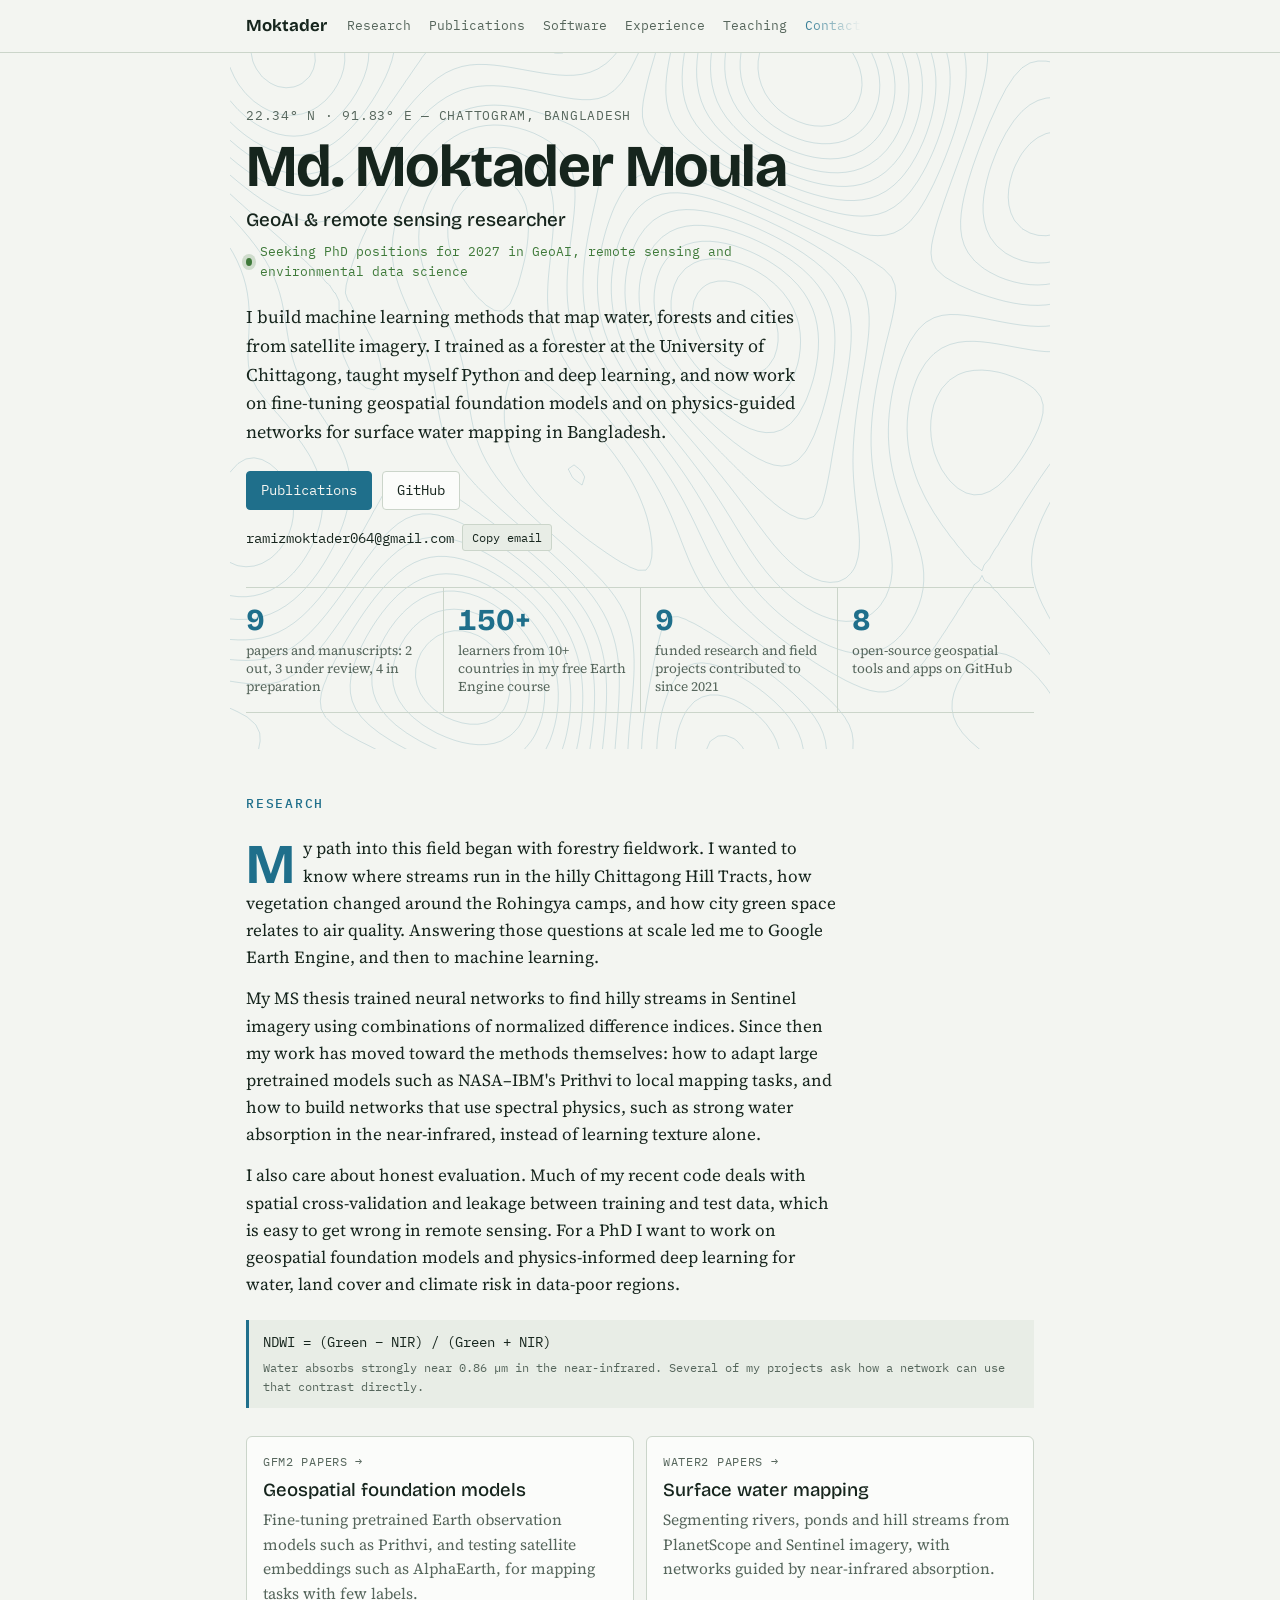
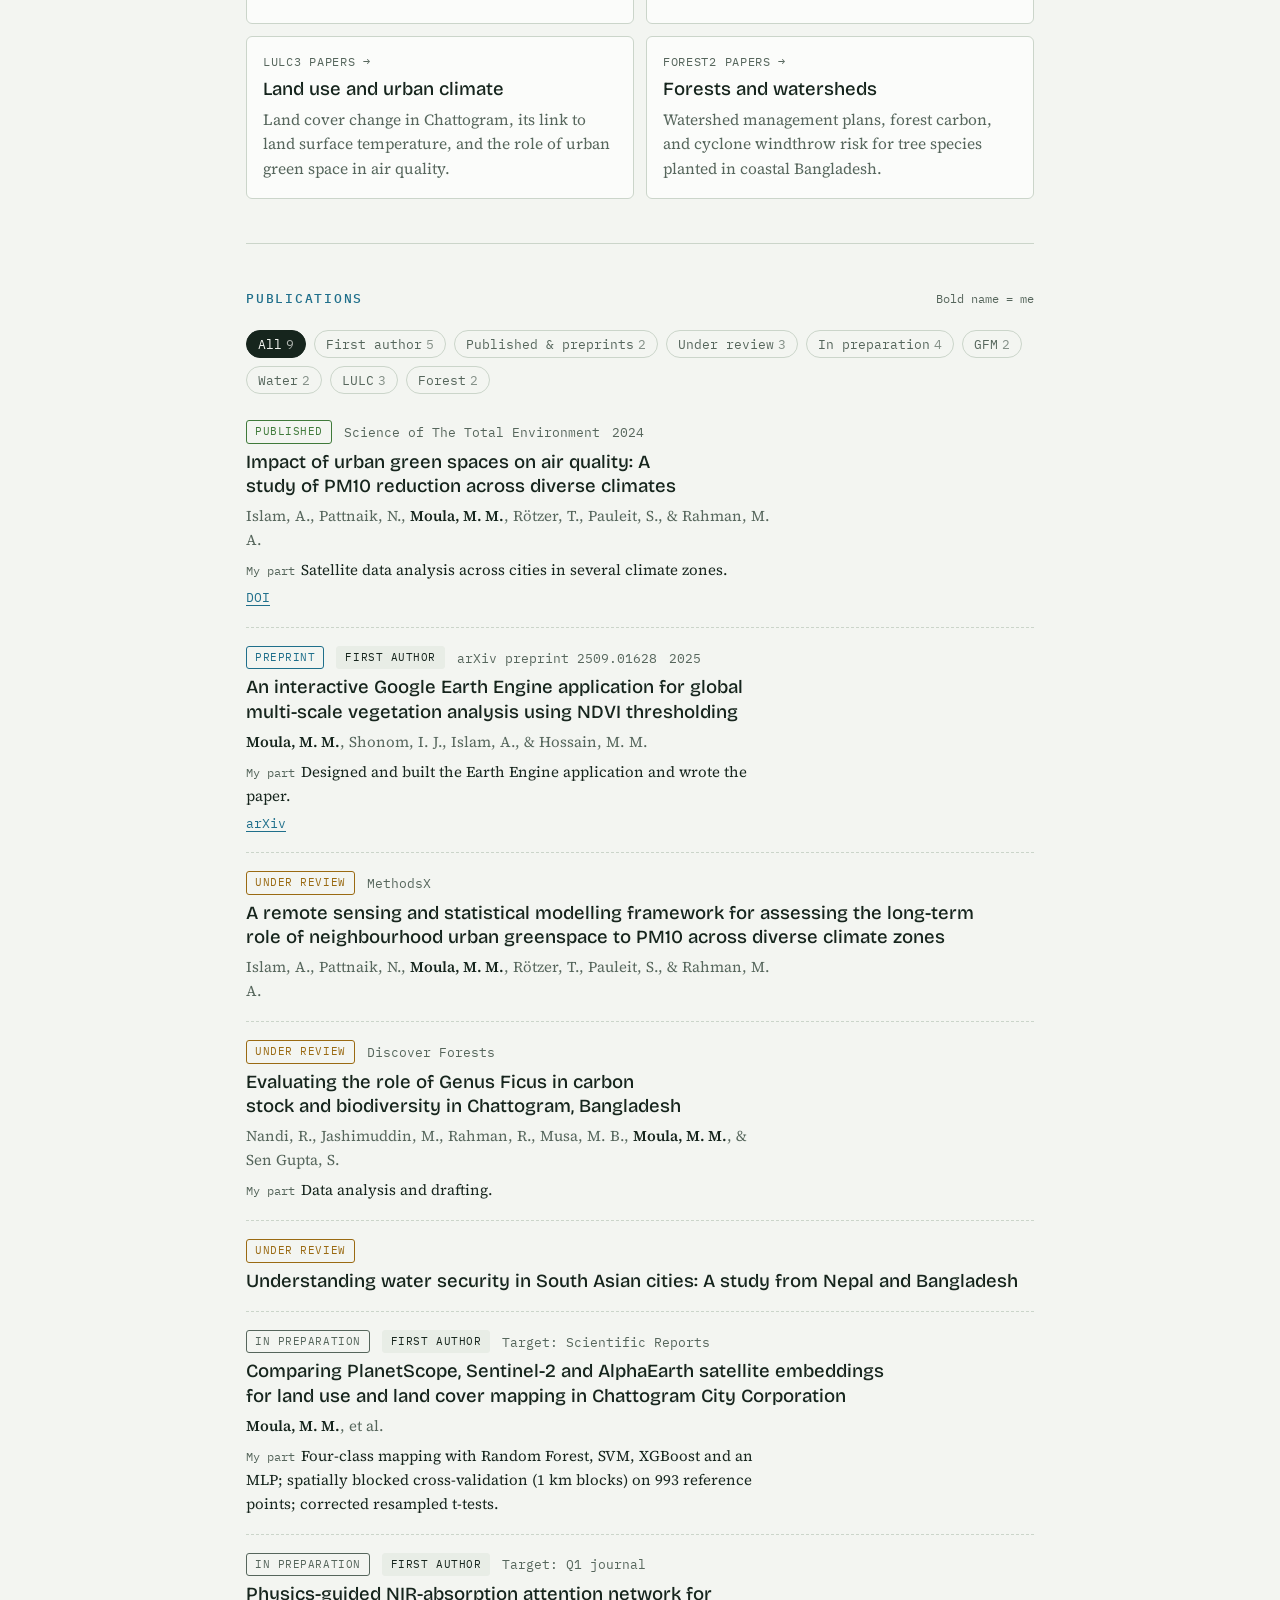
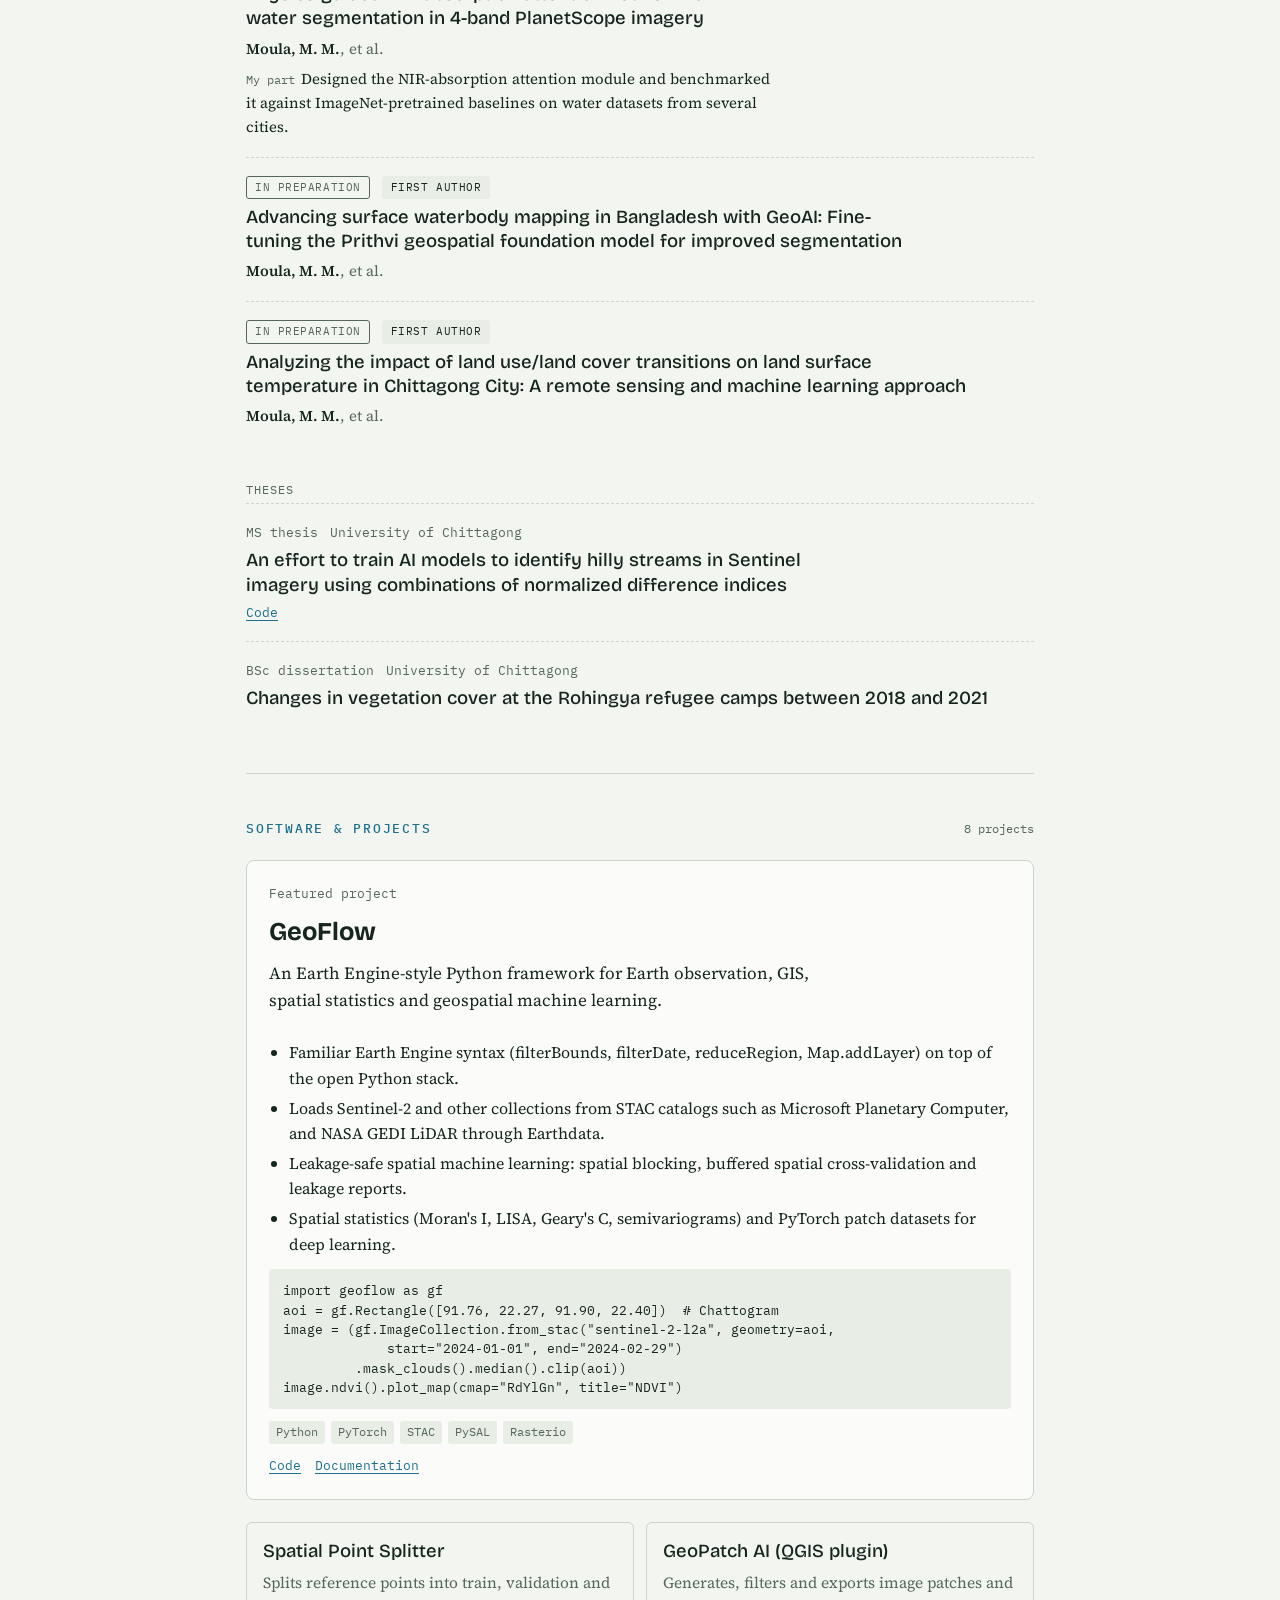
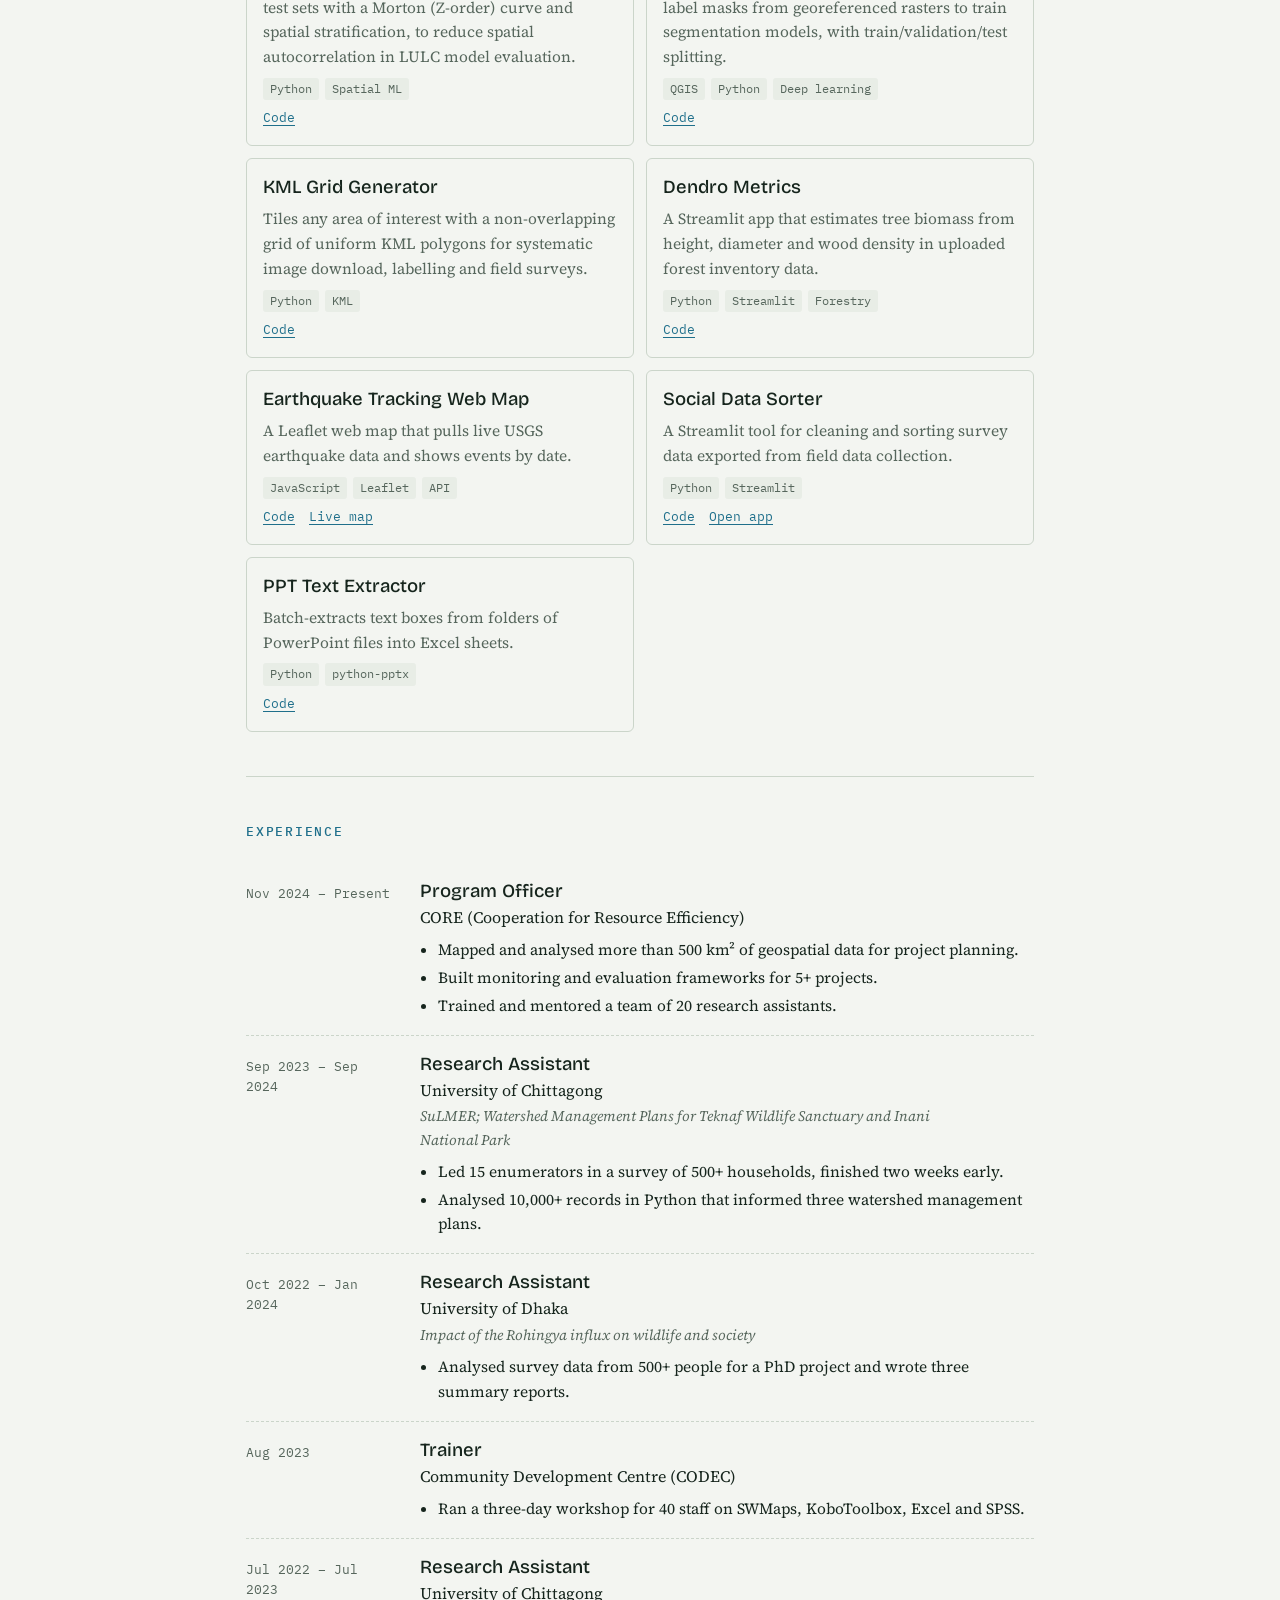
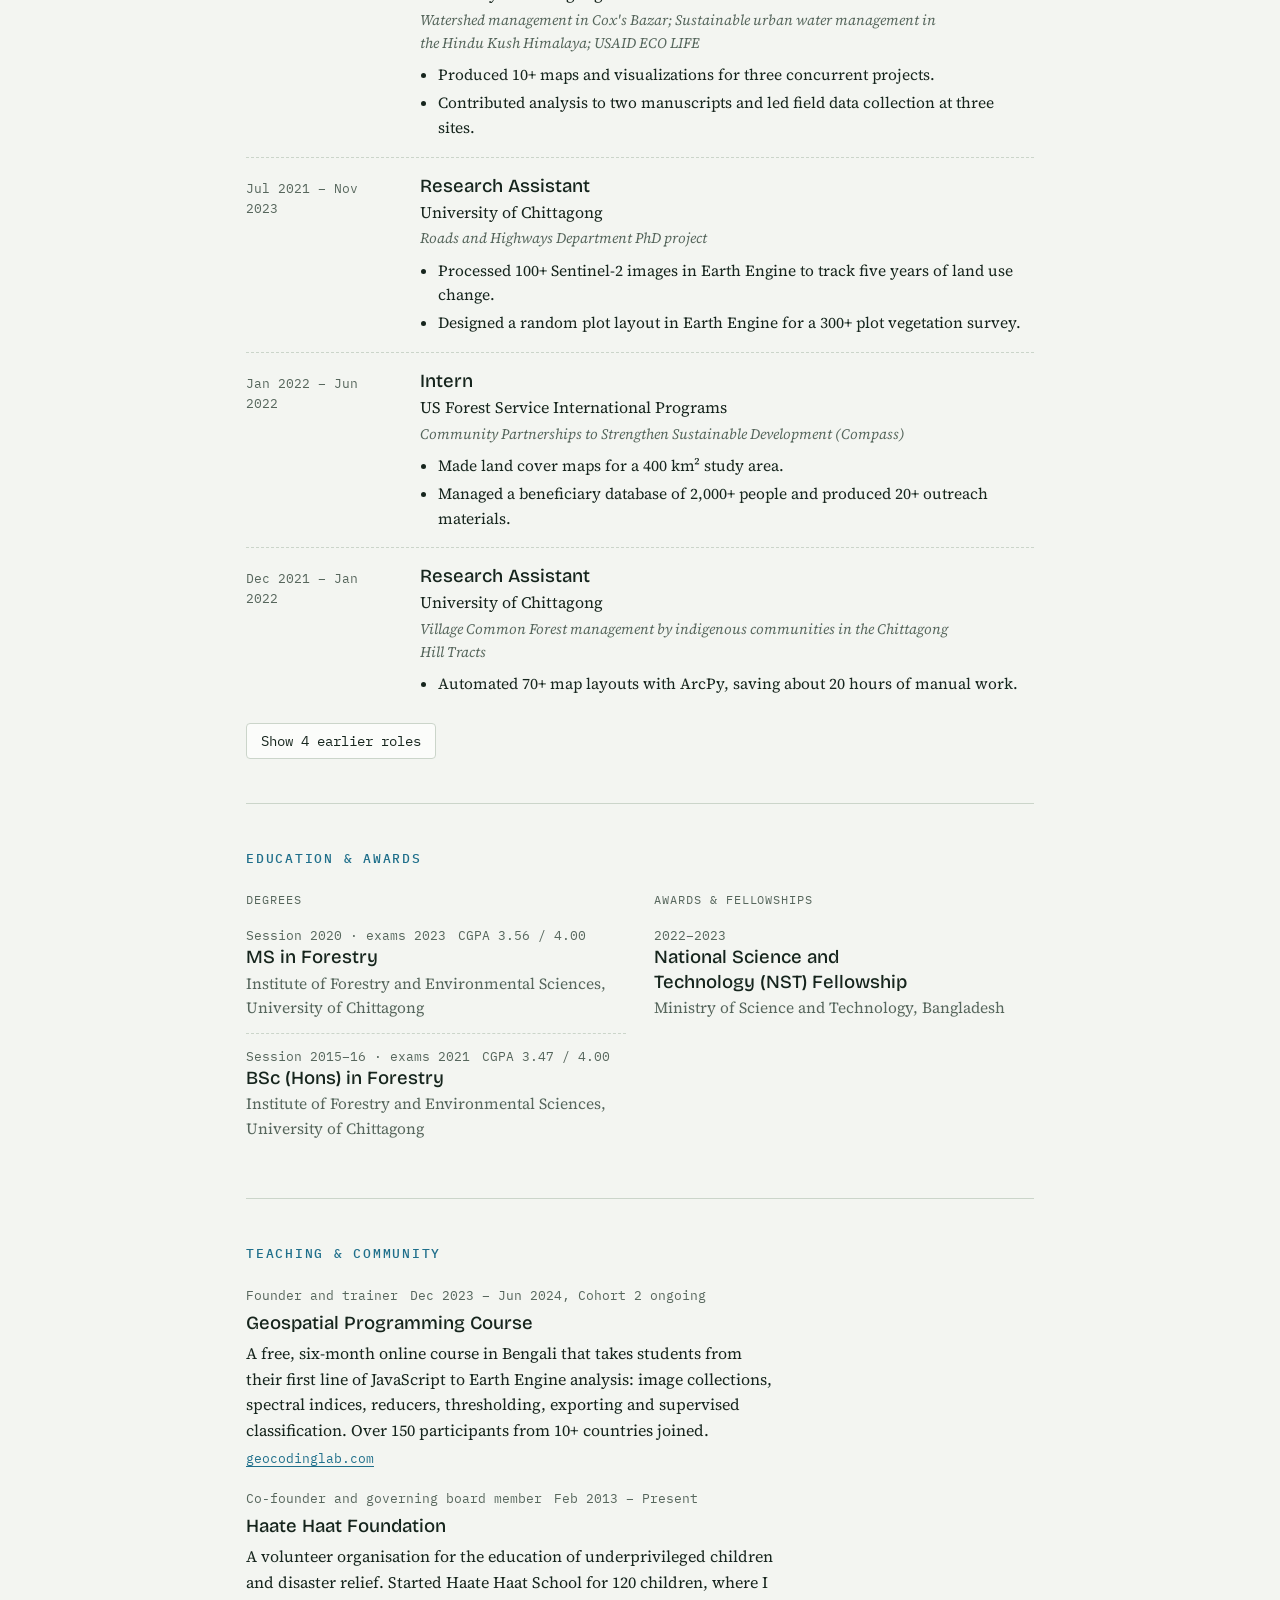
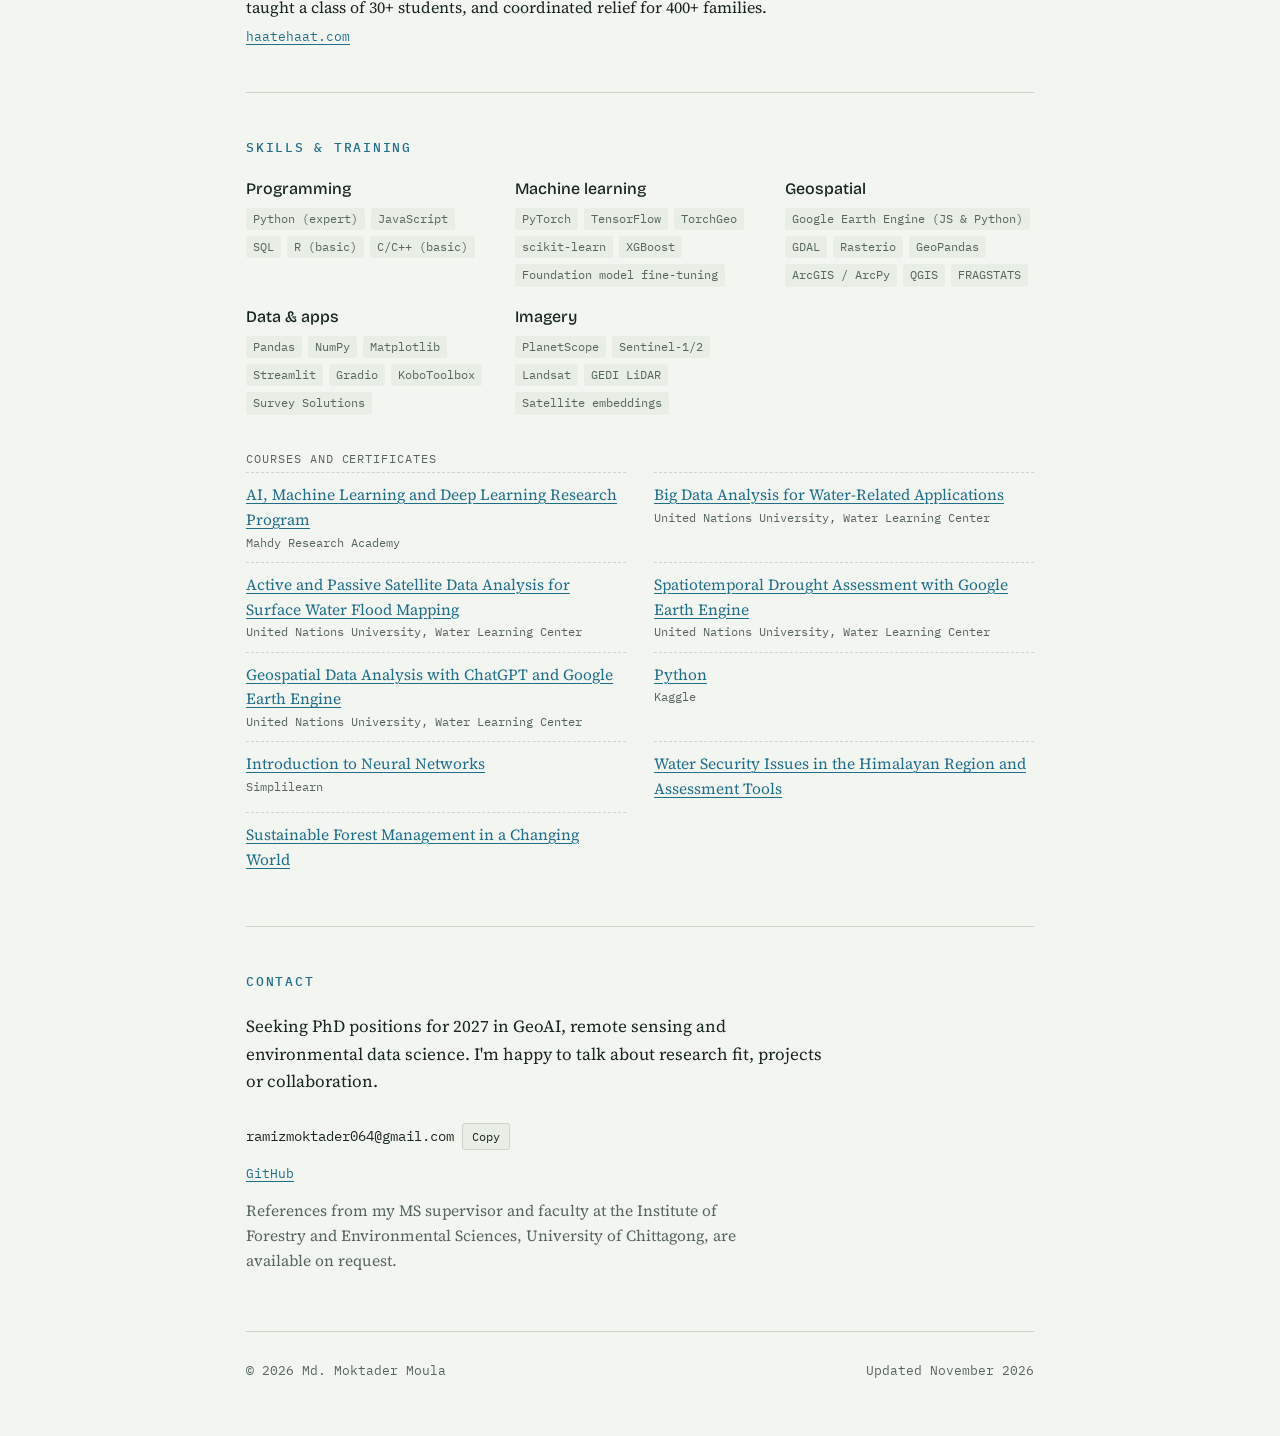
==== index.html @ d54a14f4 "Add data-driven academic website (edit content.yml to update) Co-Authored-By: Claude Opus 5.5 <norep" ====
<!doctype html>
<html lang="en">
<head>
<meta charset="utf-8">
<meta name="viewport" content="width=device-width, initial-scale=1, viewport-fit=cover">
<title>Md. Moktader Moula</title>
<meta name="claude:viewport-fit-sides" content="cover">
<meta name="description" content="Md. Moktader Moula: GeoAI and remote sensing researcher from Chattogram, Bangladesh. Geospatial foundation models, surface water mapping, land use change.">
<meta property="og:title" content="Md. Moktader Moula: GeoAI & remote sensing">
<meta property="og:description" content="Research, publications, open-source tools and teaching in GeoAI, surface water mapping and land use change.">
<link rel="preconnect" href="https://fonts.googleapis.com">
<link rel="preconnect" href="https://fonts.gstatic.com" crossorigin>
<link rel="stylesheet" href="https://fonts.googleapis.com/css2?family=Bricolage+Grotesque:opsz,wght@12..96,500;12..96,700&family=Source+Serif+4:ital,opsz,wght@0,8..60,400;0,8..60,600;1,8..60,400&family=IBM+Plex+Mono:wght@400;500&display=swap">
<link rel="stylesheet" href="assets/style.css">
</head>
<body>
<nav class="topbar" aria-label="Sections">
  <div class="topbar-inner">
    <a class="brand" href="#top" id="brand">Moktader</a>
    <div class="navlinks">
      <a href="#research">Research</a>
      <a href="#publications">Publications</a>
      <a href="#software">Software</a>
      <a href="#experience">Experience</a>
      <a href="#teaching">Teaching</a>
      <a href="#contact">Contact</a>
    </div>
  </div>
</nav>

<main id="top">
  <div id="app" class="wrap"><p class="loading">Loading…</p></div>
</main>

<noscript><p class="wrap">This site needs JavaScript to show its content. The full text is in <a href="content.yml">content.yml</a>.</p></noscript>

<script src="assets/js-yaml.min.js"></script>
<script src="assets/app.js"></script>
</body>
</html>
---- assets/style.css ----
/* Layout: one reading column on a survey-sheet ground; contour lines behind the introduction,
   coordinates and spectral notation as margin detail; sticky section bar. */
:root{
  --bg:#f3f5f1;
  --surface:#e8ede6;
  --raised:#fbfcfa;
  --ink:#16251d;
  --muted:#56665c;
  --rule:#cbd5ca;
  --accent:#1f6f8b;     /* water */
  --leaf:#3f7a3a;       /* vegetation */
  --amber:#9a6a12;      /* under review */
  --contour:rgba(31,111,139,.17);
  --f-display:"Bricolage Grotesque","Segoe UI",system-ui,sans-serif;
  --f-body:"Source Serif 4",Georgia,"Times New Roman",serif;
  --f-mono:"IBM Plex Mono",ui-monospace,Menlo,Consolas,monospace;
  color-scheme:light;
}
@media (prefers-color-scheme:dark){:root:not([data-theme="light"]){
  --bg:#0f1713;--surface:#16211b;--raised:#1b2821;--ink:#e2ebe4;--muted:#9aab9f;--rule:#2a3a30;
  --accent:#6cc0dc;--leaf:#8cc785;--amber:#e0b55a;--contour:rgba(108,192,220,.13);color-scheme:dark}}
:root[data-theme="dark"]{
  --bg:#0f1713;--surface:#16211b;--raised:#1b2821;--ink:#e2ebe4;--muted:#9aab9f;--rule:#2a3a30;
  --accent:#6cc0dc;--leaf:#8cc785;--amber:#e0b55a;--contour:rgba(108,192,220,.13);color-scheme:dark}

*{box-sizing:border-box}
html{scroll-behavior:smooth;scroll-padding-top:64px}
@media (prefers-reduced-motion:reduce){html{scroll-behavior:auto}*{transition:none!important;animation:none!important}}
body{margin:0;background:var(--bg);color:var(--ink);font-family:var(--f-body);font-size:17px;line-height:1.6;-webkit-text-size-adjust:100%}
body::before{content:"";position:fixed;inset:0 0 auto;height:env(safe-area-inset-top,0px);z-index:30;background:var(--bg)}
a{color:var(--accent);text-underline-offset:3px;text-decoration-thickness:1px}
a:focus-visible,button:focus-visible{outline:2px solid var(--accent);outline-offset:3px;border-radius:3px}
.wrap{max-width:820px;margin:0 auto;padding-left:max(16px,env(safe-area-inset-left,0px));padding-right:max(16px,env(safe-area-inset-right,0px))}
.loading{padding-block:80px;font-family:var(--f-mono);color:var(--muted)}

/* top bar */
.topbar{position:sticky;top:env(safe-area-inset-top,0px);z-index:20;background:color-mix(in srgb,var(--bg) 88%,transparent);backdrop-filter:blur(8px);-webkit-backdrop-filter:blur(8px);border-bottom:1px solid var(--rule)}
.topbar-inner{max-width:820px;margin:0 auto;display:flex;align-items:center;gap:20px;height:52px;
  padding-left:max(16px,env(safe-area-inset-left,0px));padding-right:max(16px,env(safe-area-inset-right,0px))}
.brand{font-family:var(--f-display);font-weight:700;font-size:1.05rem;color:var(--ink);text-decoration:none;white-space:nowrap}
.navlinks{display:flex;gap:18px;overflow-x:auto;scrollbar-width:none;font-family:var(--f-mono);font-size:13px;min-width:0;mask-image:linear-gradient(90deg,#000 88%,transparent)}
.navlinks::-webkit-scrollbar{display:none}
.navlinks a{color:var(--muted);text-decoration:none;white-space:nowrap;padding-block:4px}
.navlinks a:hover,.navlinks a.active{color:var(--accent)}

/* hero */
.hero{position:relative;padding-block:52px 36px}
#contours{position:absolute;inset:0 calc(-1 * max(16px,env(safe-area-inset-left,0px)));width:calc(100% + 2 * max(16px,env(safe-area-inset-left,0px)));height:100%;z-index:0;pointer-events:none}
.hero > *:not(canvas){position:relative;z-index:1}
.hero-grid{display:grid;grid-template-columns:1fr auto;gap:28px;align-items:start}
.hero-grid > div{min-width:0}
.photo{width:132px;height:160px;object-fit:cover;border-radius:4px;border:1px solid var(--rule)}
@media (max-width:600px){.hero-grid{grid-template-columns:1fr}.photo{width:104px;height:126px;order:-1}}
.coord{font-family:var(--f-mono);font-size:12.5px;letter-spacing:.06em;color:var(--muted);text-transform:uppercase}
h1{font-family:var(--f-display);font-weight:700;font-size:clamp(2.3rem,7vw,3.7rem);line-height:1.02;letter-spacing:-.02em;margin:12px 0 8px;text-wrap:balance}
.role{font-family:var(--f-display);font-weight:500;font-size:1.18rem;margin:0 0 6px}
.status{display:inline-flex;gap:8px;align-items:center;font-family:var(--f-mono);font-size:13px;color:var(--leaf);margin:0 0 20px}
.status::before{content:"";width:8px;height:8px;border-radius:50%;background:var(--leaf);box-shadow:0 0 0 4px color-mix(in srgb,var(--leaf) 20%,transparent)}
.lede{font-size:1.12rem;max-width:62ch;margin:0}
.actions{display:flex;flex-wrap:wrap;gap:10px;margin-top:24px}
.btn{display:inline-flex;align-items:center;gap:8px;font-family:var(--f-mono);font-size:13.5px;padding:8px 14px;border-radius:4px;border:1px solid var(--rule);background:var(--raised);color:var(--ink);text-decoration:none;cursor:pointer}
.btn:hover{border-color:var(--accent)}
.btn.primary{background:var(--accent);border-color:var(--accent);color:var(--bg)}
.email-line{display:flex;flex-wrap:wrap;align-items:center;gap:8px;margin-top:14px;font-family:var(--f-mono);font-size:14px}
.email-line span{user-select:all;overflow-wrap:anywhere}
button.copy{font:inherit;font-size:12px;border:1px solid var(--rule);background:var(--surface);color:var(--ink);padding:3px 9px;border-radius:3px;cursor:pointer}

.stats{display:grid;grid-template-columns:repeat(4,1fr);gap:0;border-top:1px solid var(--rule);border-bottom:1px solid var(--rule);margin-top:36px}
.stat{padding:16px 14px 16px 0;min-width:0}
.stat + .stat{padding-left:14px;border-left:1px solid var(--rule)}
.stat b{display:block;font-family:var(--f-display);font-weight:700;font-size:1.9rem;line-height:1.1;color:var(--accent);font-variant-numeric:tabular-nums}
.stat span{display:block;font-size:13.5px;line-height:1.35;color:var(--muted);margin-top:4px}
@media (max-width:640px){.stats{grid-template-columns:1fr 1fr}.stat:nth-child(3){padding-left:0;border-left:0}.stat:nth-child(n+3){border-top:1px solid var(--rule)}}

/* sections */
section{padding-block:44px;border-bottom:1px solid var(--rule)}
.sec-head{display:flex;align-items:baseline;justify-content:space-between;gap:16px;margin:0 0 22px;flex-wrap:wrap}
h2{font-family:var(--f-mono);font-weight:500;font-size:12.5px;letter-spacing:.14em;text-transform:uppercase;color:var(--accent);margin:0}
.sec-note{font-family:var(--f-mono);font-size:12px;color:var(--muted)}
h3{font-family:var(--f-display);font-weight:500;font-size:1.16rem;line-height:1.3;margin:0;text-wrap:balance}
p{margin:0 0 14px;max-width:66ch}
.statement p:first-child::first-letter{font-family:var(--f-display);font-weight:700;float:left;font-size:3.3em;line-height:.85;padding:6px 8px 0 0;color:var(--accent)}

.formula{font-family:var(--f-mono);font-size:13.5px;background:var(--surface);padding:12px 14px;border-left:3px solid var(--accent);margin:22px 0 0;overflow-x:auto}
.formula small{display:block;color:var(--muted);font-size:12px;margin-top:4px}

/* themes */
.themes{display:grid;grid-template-columns:repeat(2,minmax(0,1fr));gap:12px;margin-top:28px}
@media (max-width:600px){.themes{grid-template-columns:1fr}}
.theme{text-align:left;font:inherit;color:inherit;background:var(--raised);border:1px solid var(--rule);border-radius:6px;padding:16px;cursor:pointer;display:flex;flex-direction:column;gap:6px}
.theme:hover{border-color:var(--accent)}
.theme .k{font-family:var(--f-mono);font-size:11.5px;letter-spacing:.06em;text-transform:uppercase;color:var(--muted);display:flex;justify-content:space-between}
.theme p{font-size:15.5px;margin:0;color:var(--muted)}

/* filters */
.filters{display:flex;flex-wrap:wrap;gap:8px;margin-bottom:8px}
.chip{font-family:var(--f-mono);font-size:12.5px;border:1px solid var(--rule);background:transparent;color:var(--muted);padding:5px 11px;border-radius:999px;cursor:pointer}
.chip[aria-pressed="true"]{background:var(--ink);color:var(--bg);border-color:var(--ink)}
.chip .n{opacity:.7;margin-left:4px}

/* publications */
.pub{padding-block:18px;border-top:1px dashed var(--rule);display:grid;gap:6px}
.pub:first-child{border-top:0}
.pub .authors{font-size:15px;color:var(--muted);margin:0}
.pub .authors strong{color:var(--ink);font-weight:600}
.pub .role-line{font-size:15px;margin:0}
.pub .role-line em{font-style:normal;font-family:var(--f-mono);font-size:12px;color:var(--muted);margin-right:6px}
.meta{display:flex;flex-wrap:wrap;gap:6px 12px;align-items:center;font-family:var(--f-mono);font-size:12.5px;color:var(--muted)}
.tag{font-family:var(--f-mono);font-size:11px;letter-spacing:.05em;text-transform:uppercase;padding:2px 8px;border-radius:3px;border:1px solid currentColor;white-space:nowrap}
.tag.published{color:var(--leaf)}
.tag.preprint{color:var(--accent)}
.tag.under_review{color:var(--amber)}
.tag.in_preparation{color:var(--muted)}
.tag.first{color:var(--ink);background:var(--surface);border-color:var(--surface)}
.empty{color:var(--muted);font-style:italic;padding-block:16px}
.subhead{font-family:var(--f-mono);font-size:12px;letter-spacing:.08em;text-transform:uppercase;color:var(--muted);margin:34px 0 4px}

/* software */
.featured{background:var(--raised);border:1px solid var(--rule);border-radius:8px;padding:22px;display:grid;gap:12px;margin-bottom:22px}
.featured h3{font-size:1.6rem;font-weight:700}
.featured ul{margin:0;padding-left:20px;display:grid;gap:4px;font-size:16px}
.featured .code{font-family:var(--f-mono);font-size:12.5px;background:var(--surface);padding:12px 14px;border-radius:4px;overflow-x:auto;white-space:pre;line-height:1.55;margin:0}
.grid{display:grid;grid-template-columns:repeat(2,minmax(0,1fr));gap:12px}
@media (max-width:600px){.grid{grid-template-columns:1fr}}
.proj{border:1px solid var(--rule);border-radius:6px;padding:16px;display:flex;flex-direction:column;gap:8px;min-width:0}
.proj p{font-size:15.5px;margin:0;color:var(--muted);flex:1}
.techs{display:flex;flex-wrap:wrap;gap:6px}
.techs span{font-family:var(--f-mono);font-size:11.5px;color:var(--muted);background:var(--surface);padding:2px 7px;border-radius:3px}
.links{display:flex;flex-wrap:wrap;gap:14px;font-family:var(--f-mono);font-size:13px}

/* timeline */
.timeline{position:relative;display:grid;gap:0}
.job{display:grid;grid-template-columns:150px 1fr;gap:6px 24px;padding-block:16px;border-top:1px dashed var(--rule)}
.job:first-child{border-top:0}
.job .when{font-family:var(--f-mono);font-size:12.5px;color:var(--muted);padding-top:4px;font-variant-numeric:tabular-nums}
.job > div{min-width:0}
.job .org{margin:2px 0 0;font-size:16px}
.job .proj-name{margin:2px 0 0;font-size:14.5px;color:var(--muted);font-style:italic}
.job ul{margin:8px 0 0;padding-left:18px;font-size:15.5px;display:grid;gap:3px}
.more{margin-top:10px}
@media (max-width:600px){.job{grid-template-columns:1fr}.job .when{padding-top:0}}

.two{display:grid;grid-template-columns:repeat(2,minmax(0,1fr));gap:28px}
@media (max-width:600px){.two{grid-template-columns:1fr}}
.entry{padding-block:12px;border-top:1px dashed var(--rule)}
.entry:first-of-type{border-top:0}
.entry p{margin:2px 0 0;font-size:15.5px;color:var(--muted)}

.teach{display:grid;gap:18px}
.teach article{display:grid;gap:6px}
.teach p{font-size:16px;margin:0}

.skills{display:grid;grid-template-columns:repeat(auto-fit,minmax(220px,1fr));gap:20px}
.skills h3{font-size:1rem;margin-bottom:8px}

.courses{list-style:none;padding:0;margin:0;display:grid;grid-template-columns:repeat(2,minmax(0,1fr));gap:0 28px}
@media (max-width:600px){.courses{grid-template-columns:1fr}}
.courses li{padding-block:10px;border-top:1px dashed var(--rule);font-size:15.5px}
.courses li small{display:block;font-family:var(--f-mono);font-size:12px;color:var(--muted)}

.contact{display:grid;gap:14px}
footer{padding-block:28px 56px;font-family:var(--f-mono);font-size:12.5px;color:var(--muted);display:flex;flex-wrap:wrap;justify-content:space-between;gap:10px}

.error{margin-block:40px;padding:18px;border:1px solid var(--amber);border-radius:6px;font-family:var(--f-mono);font-size:13.5px;white-space:pre-wrap;overflow-x:auto}
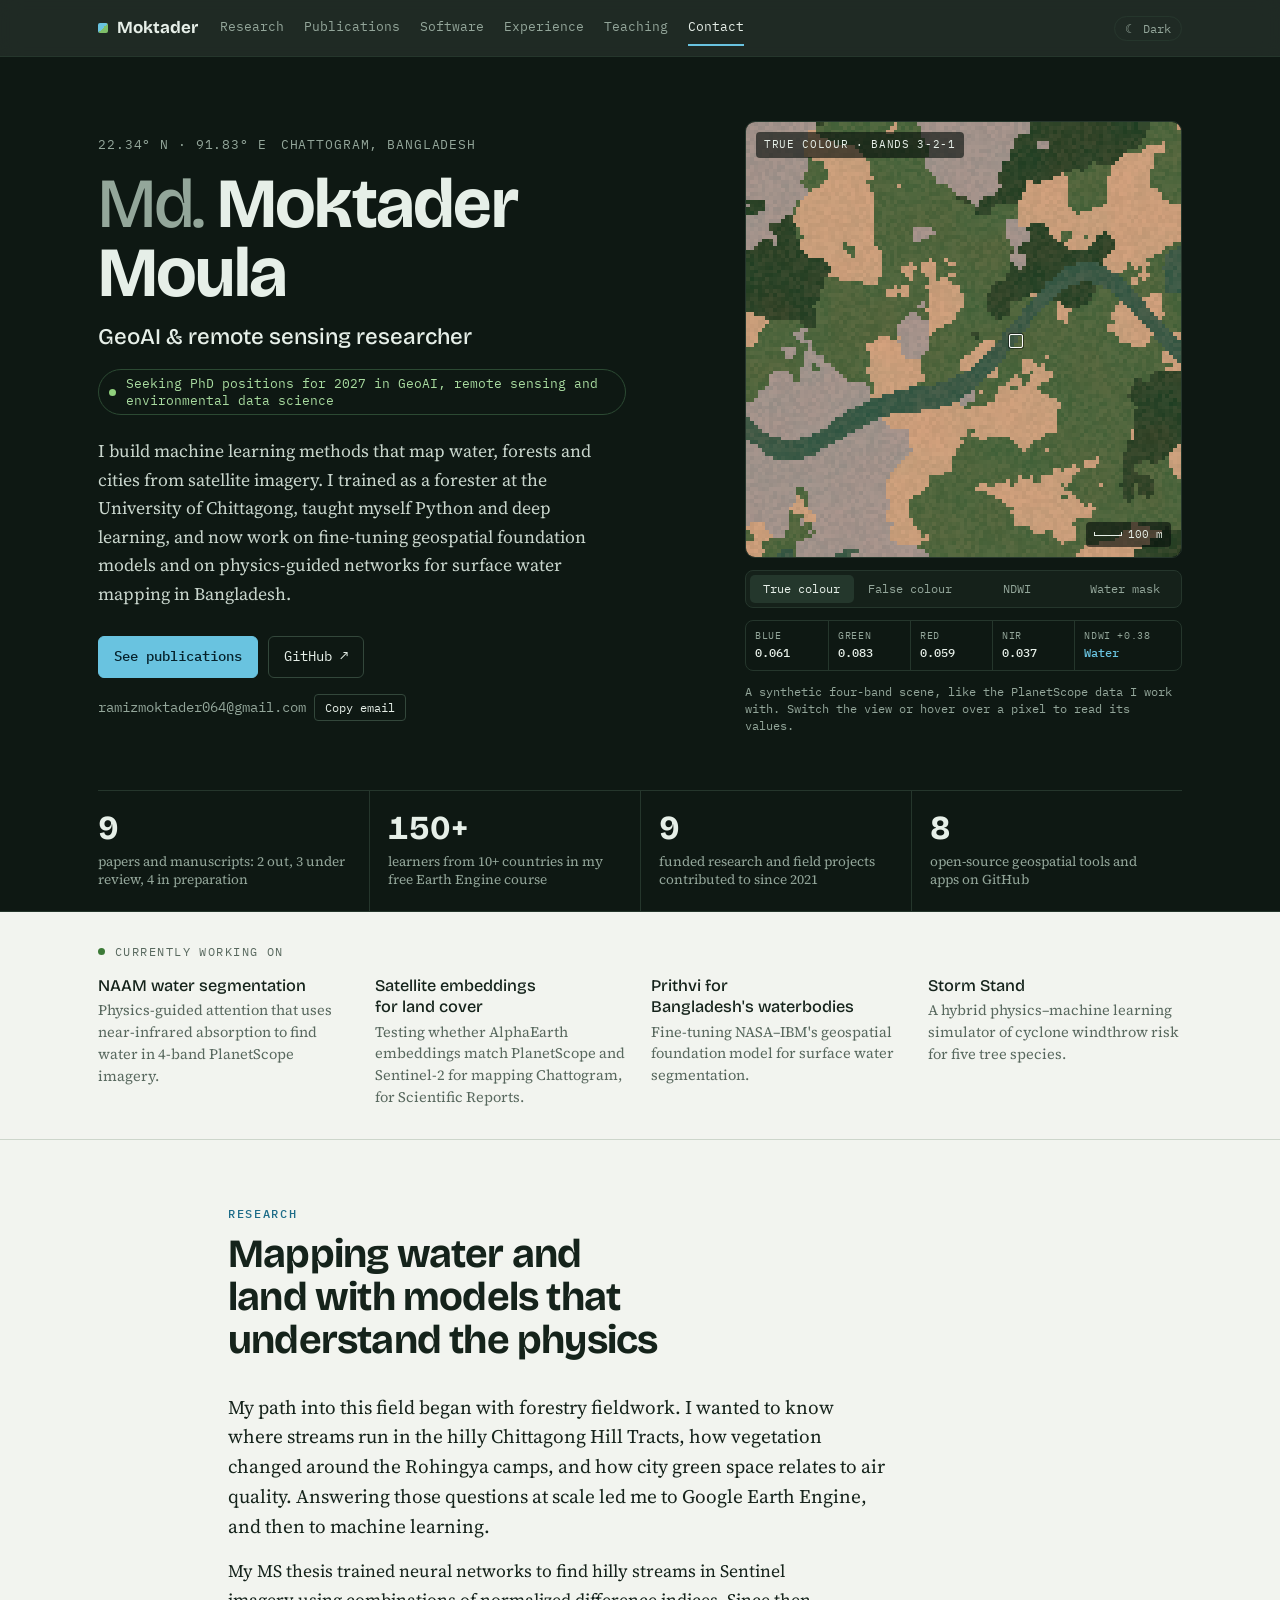
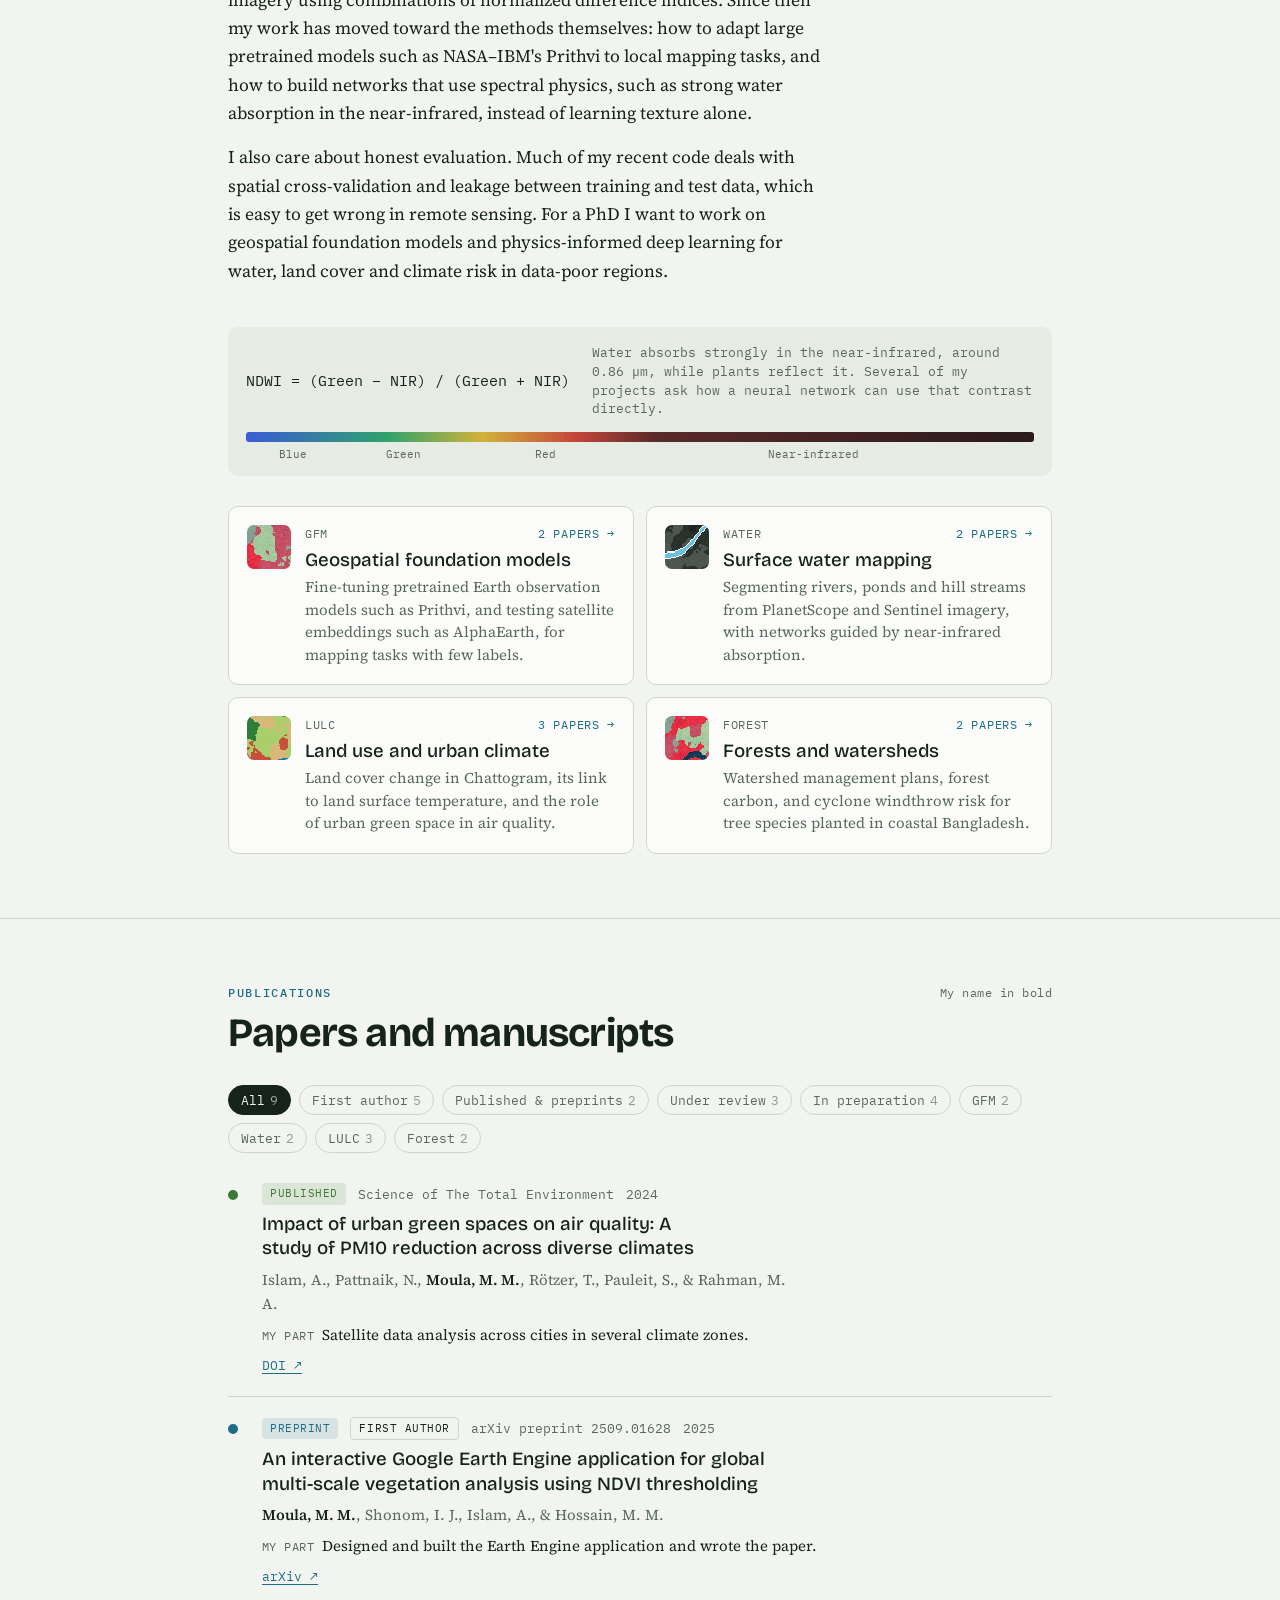
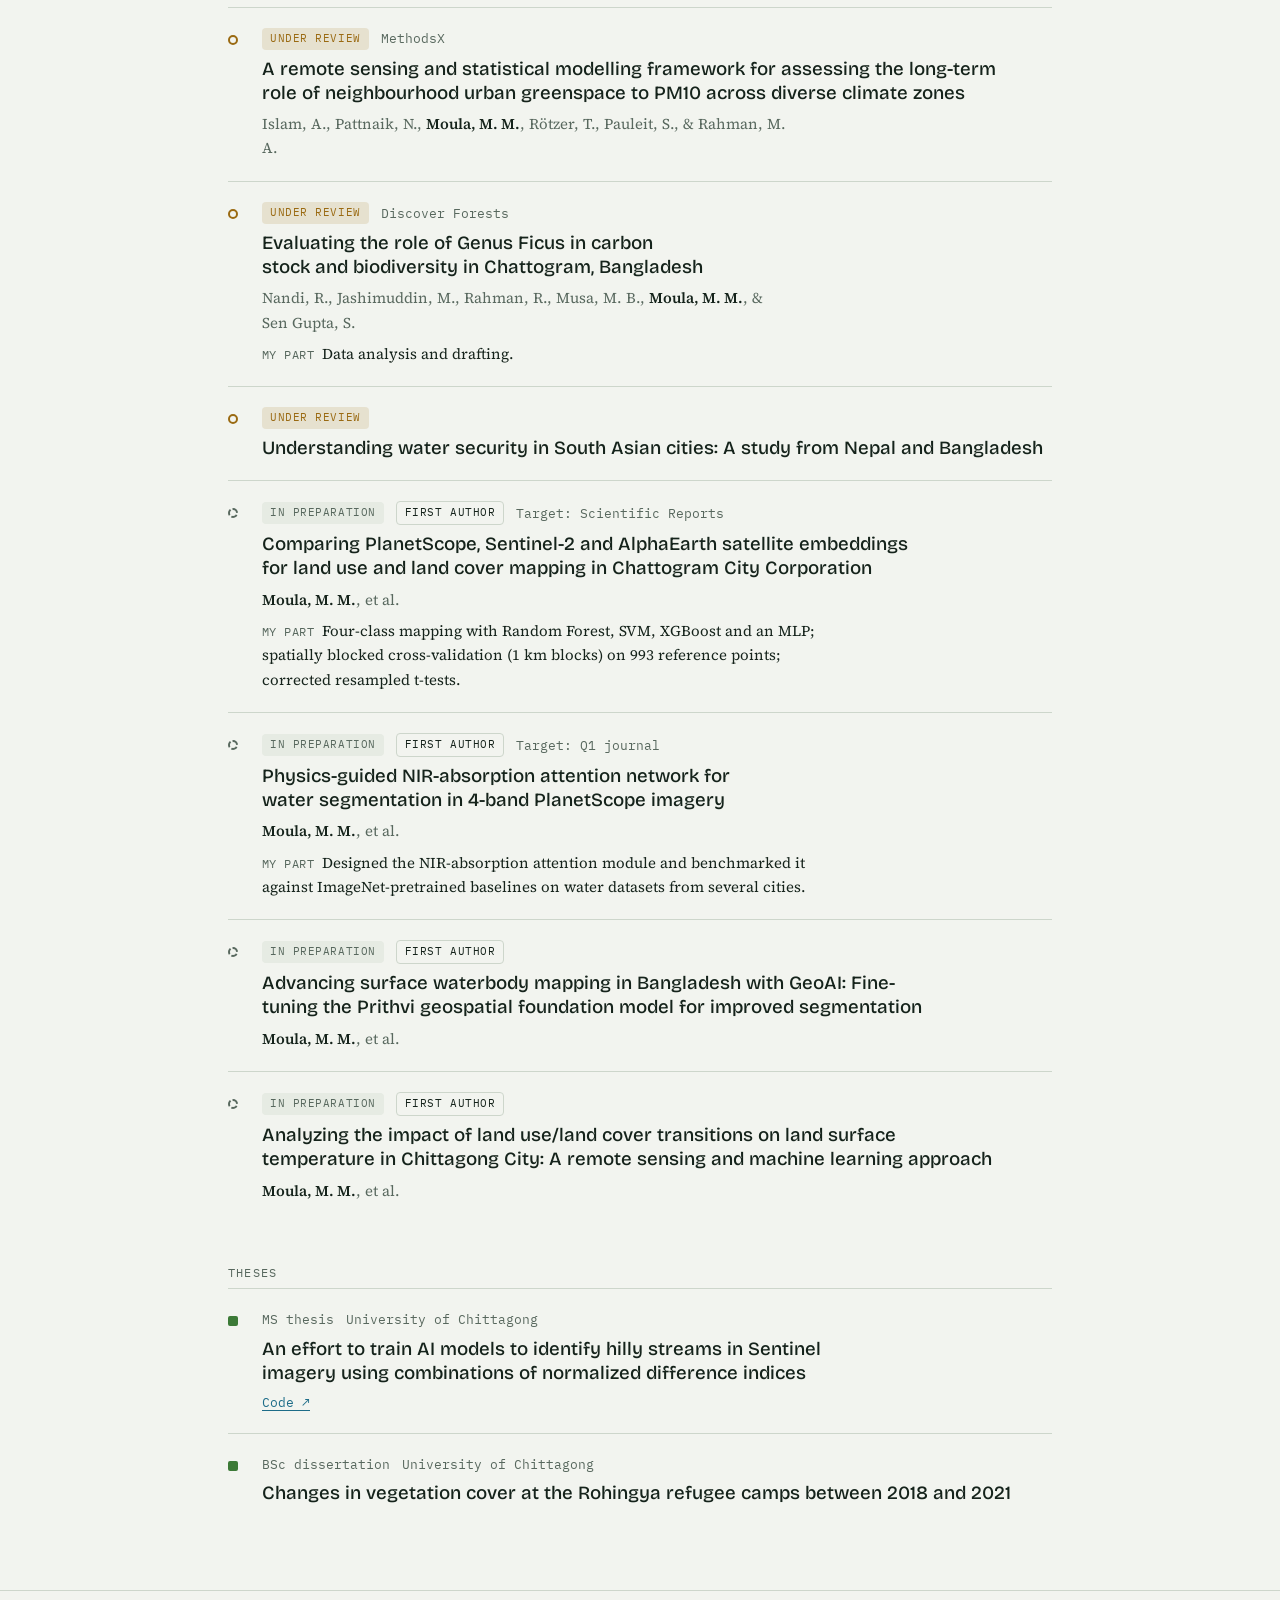
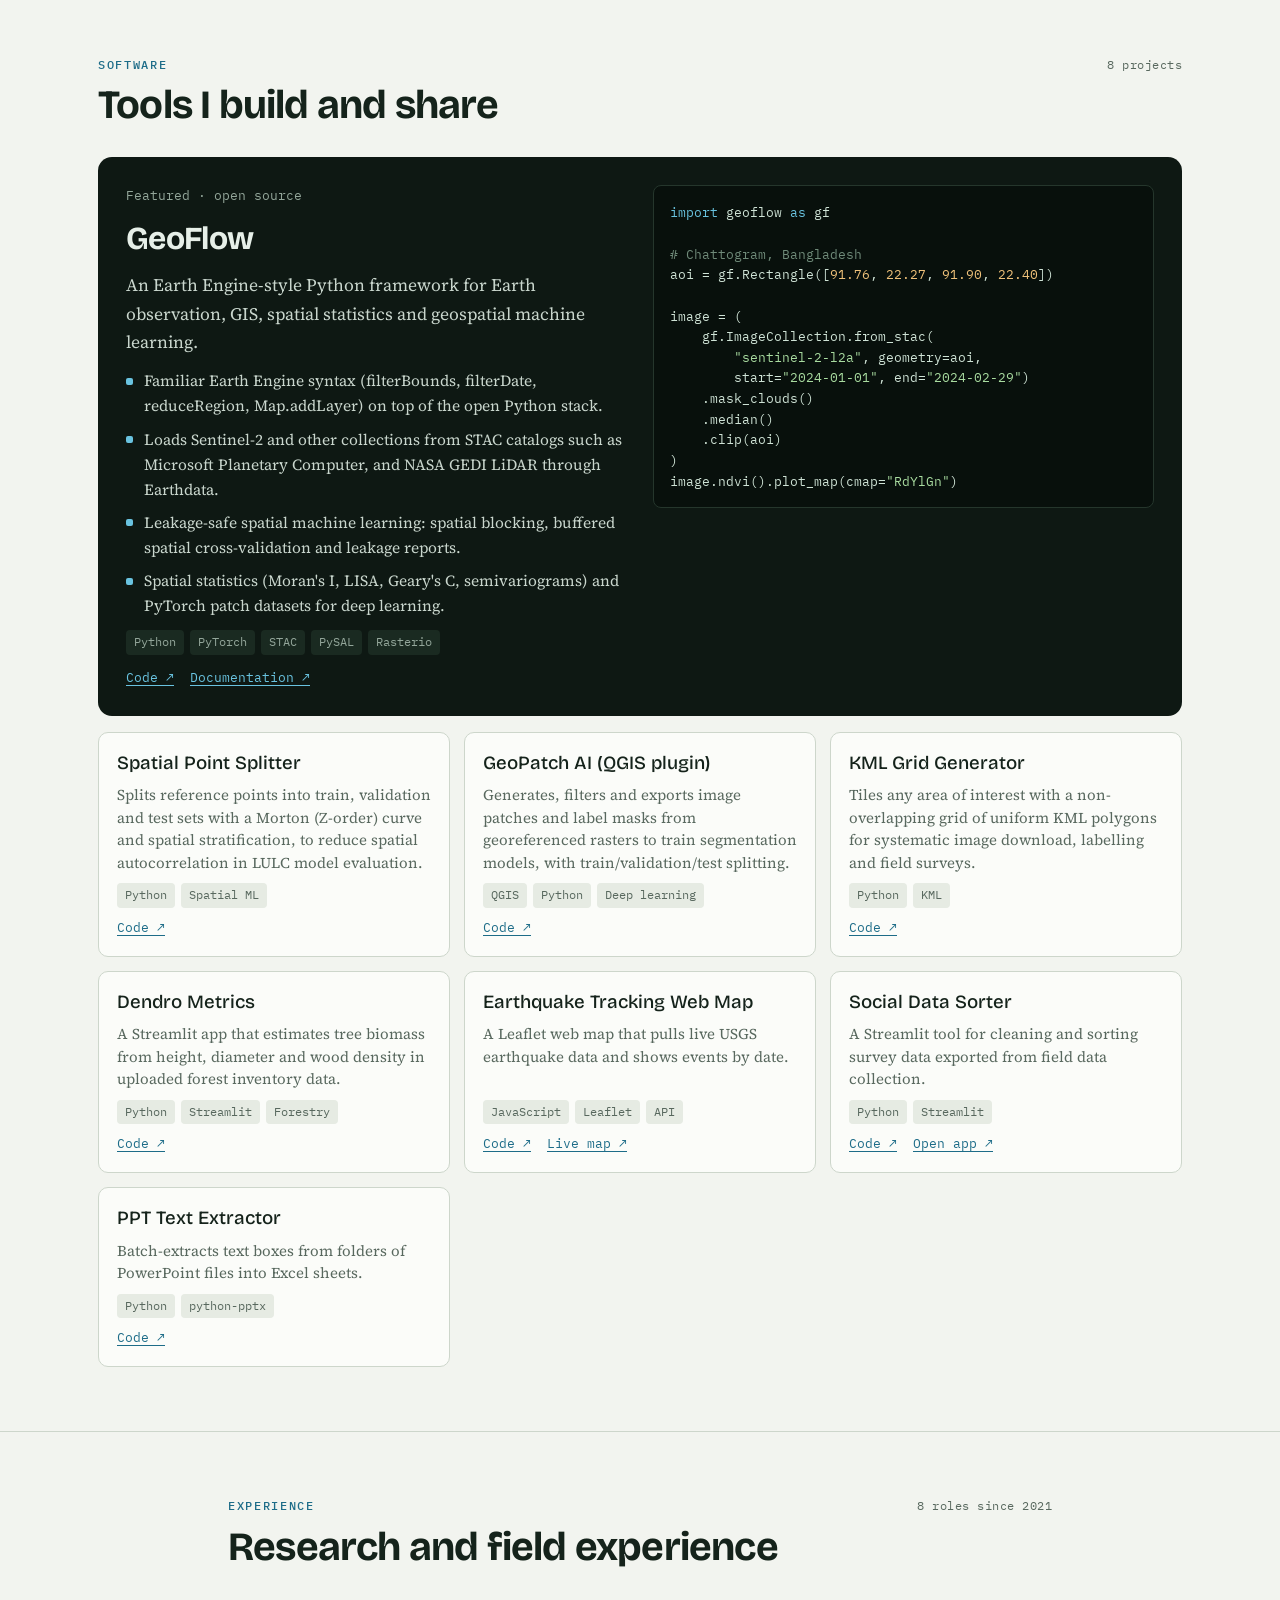
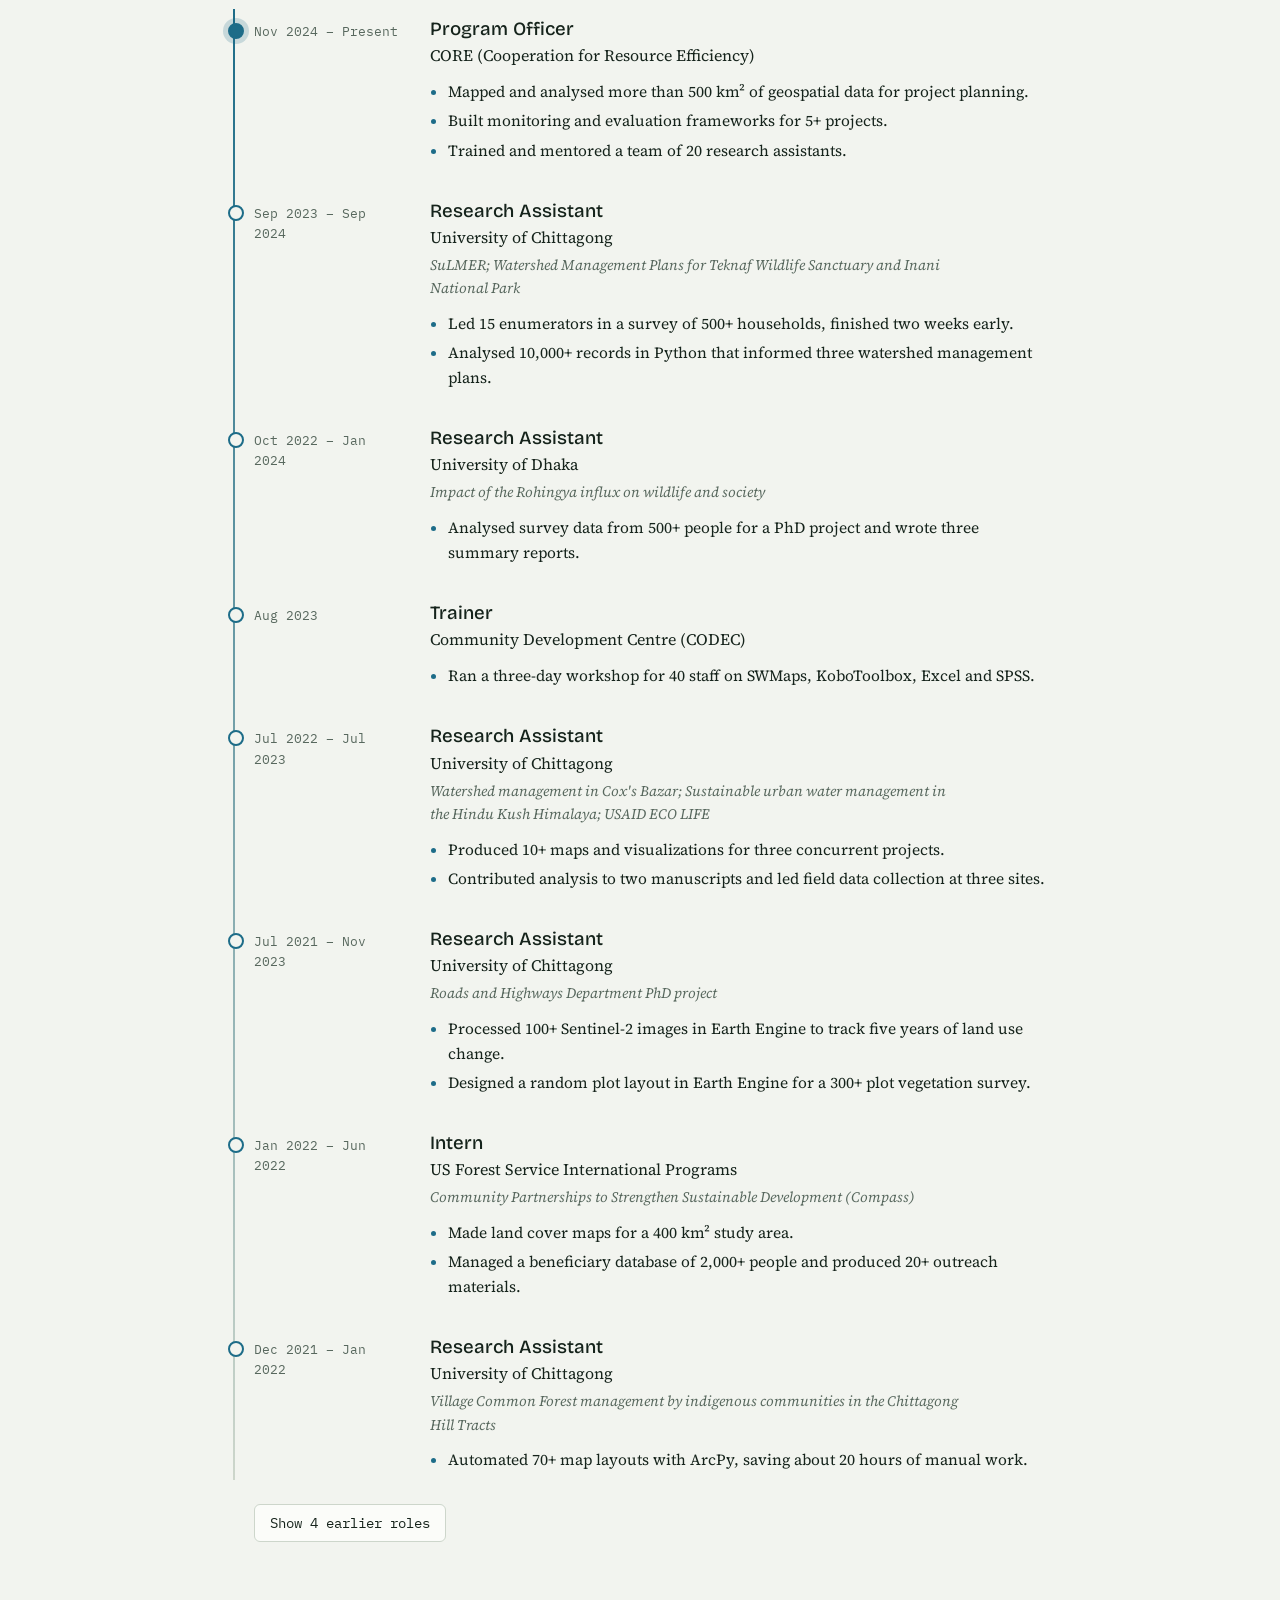
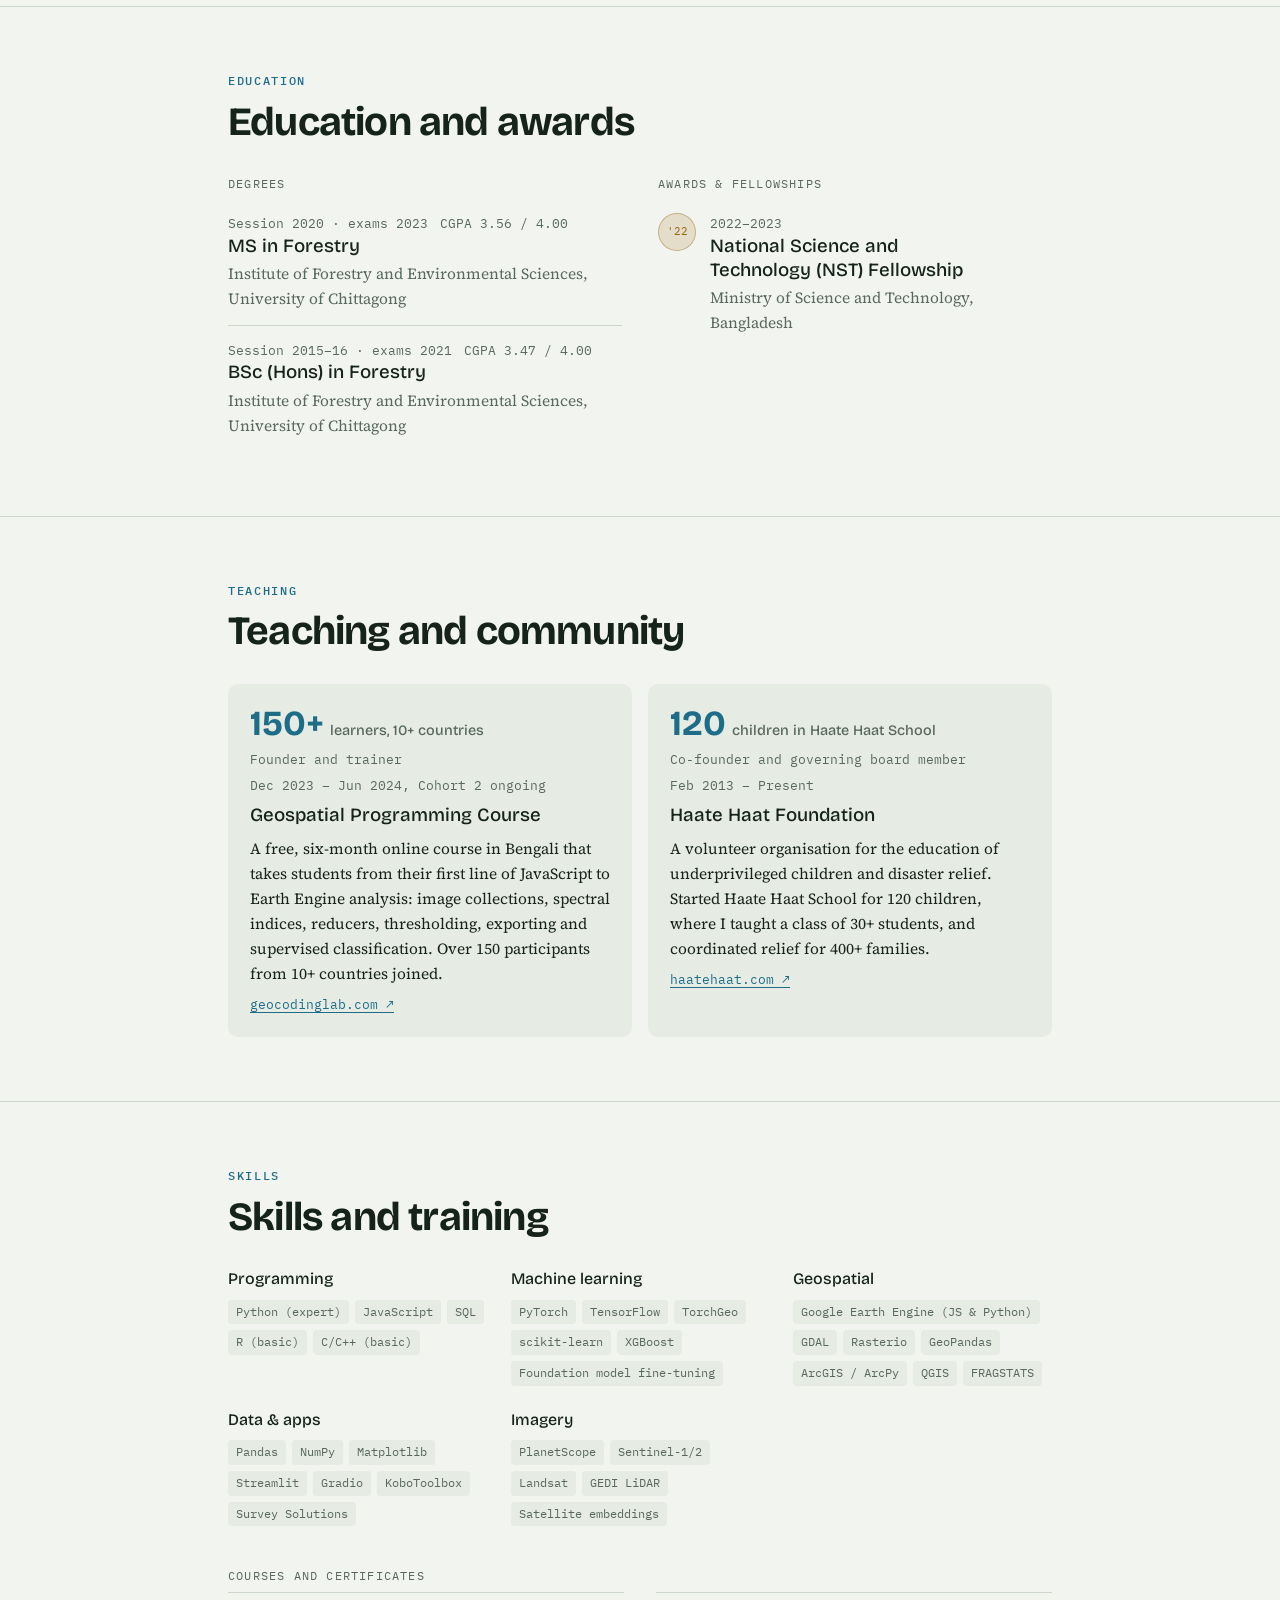
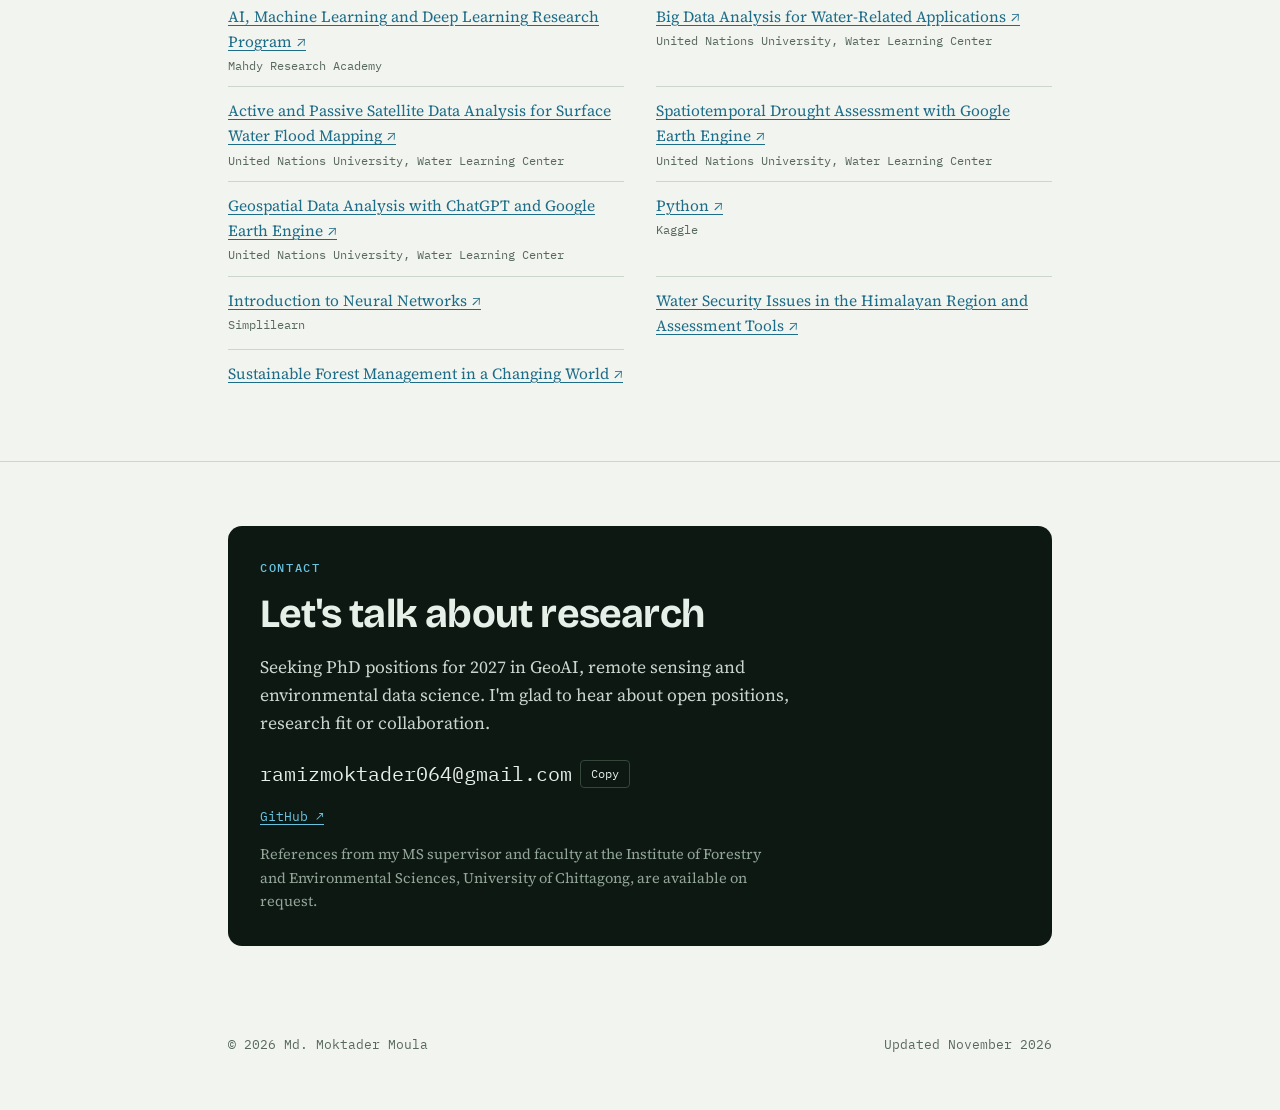
==== commit cd331abe: "Redesign: interactive 4-band scene hero, current work strip, timeline, theme toggle Co-Authored-By: " ====
--- a/index.html
+++ b/index.html
@@ -16,7 +16,7 @@
 <body>
 <nav class="topbar" aria-label="Sections">
   <div class="topbar-inner">
-    <a class="brand" href="#top" id="brand">Moktader</a>
+    <a class="brand" href="#top"><i aria-hidden="true"></i><span id="brand">Moktader</span></a>
     <div class="navlinks">
       <a href="#research">Research</a>
       <a href="#publications">Publications</a>
@@ -25,14 +25,15 @@
       <a href="#teaching">Teaching</a>
       <a href="#contact">Contact</a>
     </div>
+    <button class="theme-toggle" id="themeToggle" type="button" aria-label="Switch light or dark theme">Theme</button>
   </div>
 </nav>
 
 <main id="top">
-  <div id="app" class="wrap"><p class="loading">Loading…</p></div>
+  <div id="app"><p class="loading wrap">Loading…</p></div>
 </main>
 
-<noscript><p class="wrap">This site needs JavaScript to show its content. The full text is in <a href="content.yml">content.yml</a>.</p></noscript>
+<noscript><p class="wrap" style="padding-block:40px">This site needs JavaScript to show its content. The full text is in <a href="content.yml">content.yml</a>.</p></noscript>
 
 <script src="assets/js-yaml.min.js"></script>
 <script src="assets/app.js"></script>
--- a/assets/style.css
+++ b/assets/style.css
@@ -1,164 +1,259 @@
-/* Layout: one reading column on a survey-sheet ground; contour lines behind the introduction,
-   coordinates and spectral notation as margin detail; sticky section bar. */
+/* Layout: a dark "imagery console" hero band (text left, live 4-band scene right),
+   then one reading column on a survey-sheet ground. The hero is the single bold moment;
+   everything below stays quiet: hairline rules, mono labels, spectral colours used as data. */
 :root{
-  --bg:#f3f5f1;
-  --surface:#e8ede6;
-  --raised:#fbfcfa;
-  --ink:#16251d;
-  --muted:#56665c;
-  --rule:#cbd5ca;
-  --accent:#1f6f8b;     /* water */
-  --leaf:#3f7a3a;       /* vegetation */
-  --amber:#9a6a12;      /* under review */
-  --contour:rgba(31,111,139,.17);
+  --bg:#f2f4ef;
+  --surface:#e6ebe3;
+  --raised:#fbfcf9;
+  --ink:#15231b;
+  --muted:#58685e;
+  --rule:#cdd6cb;
+  --accent:#1d6c88;      /* water */
+  --leaf:#3c7a37;        /* vegetation */
+  --amber:#9a6a12;       /* under review */
+  --nir:#b5452f;         /* false-colour red */
+  /* hero band: same in both themes */
+  --hero-bg:#0e1813;
+  --hero-ink:#e6efe8;
+  --hero-muted:#93a69a;
+  --hero-rule:#25362c;
+  --hero-accent:#69c3e0;
   --f-display:"Bricolage Grotesque","Segoe UI",system-ui,sans-serif;
   --f-body:"Source Serif 4",Georgia,"Times New Roman",serif;
   --f-mono:"IBM Plex Mono",ui-monospace,Menlo,Consolas,monospace;
+  --radius:10px;
   color-scheme:light;
 }
 @media (prefers-color-scheme:dark){:root:not([data-theme="light"]){
-  --bg:#0f1713;--surface:#16211b;--raised:#1b2821;--ink:#e2ebe4;--muted:#9aab9f;--rule:#2a3a30;
-  --accent:#6cc0dc;--leaf:#8cc785;--amber:#e0b55a;--contour:rgba(108,192,220,.13);color-scheme:dark}}
+  --bg:#0f1612;--surface:#17221c;--raised:#1a261f;--ink:#e3ece5;--muted:#9aab9f;--rule:#2a3a30;
+  --accent:#6cc0dc;--leaf:#8cc785;--amber:#e0b55a;--nir:#ec8a72;
+  --hero-bg:#0a110d;--hero-rule:#203027;color-scheme:dark}}
 :root[data-theme="dark"]{
-  --bg:#0f1713;--surface:#16211b;--raised:#1b2821;--ink:#e2ebe4;--muted:#9aab9f;--rule:#2a3a30;
-  --accent:#6cc0dc;--leaf:#8cc785;--amber:#e0b55a;--contour:rgba(108,192,220,.13);color-scheme:dark}
+  --bg:#0f1612;--surface:#17221c;--raised:#1a261f;--ink:#e3ece5;--muted:#9aab9f;--rule:#2a3a30;
+  --accent:#6cc0dc;--leaf:#8cc785;--amber:#e0b55a;--nir:#ec8a72;
+  --hero-bg:#0a110d;--hero-rule:#203027;color-scheme:dark}
 
 *{box-sizing:border-box}
-html{scroll-behavior:smooth;scroll-padding-top:64px}
+html{scroll-behavior:smooth;scroll-padding-top:68px}
+body{margin:0;background:var(--bg);color:var(--ink);font-family:var(--f-body);font-size:17.5px;line-height:1.62;-webkit-text-size-adjust:100%}
+body::before{content:"";position:fixed;inset:0 0 auto;height:env(safe-area-inset-top,0px);z-index:30;background:var(--hero-bg)}
+a{color:var(--accent);text-underline-offset:3px;text-decoration-thickness:1px}
+a:hover{text-decoration-thickness:2px}
+a:focus-visible,button:focus-visible{outline:2px solid var(--accent);outline-offset:3px;border-radius:4px}
+.wrap{max-width:860px;margin:0 auto;padding-left:max(18px,env(safe-area-inset-left,0px));padding-right:max(18px,env(safe-area-inset-right,0px))}
+.wide{max-width:1120px}
+.loading{padding-block:80px;font-family:var(--f-mono);color:var(--muted)}
 @media (prefers-reduced-motion:reduce){html{scroll-behavior:auto}*{transition:none!important;animation:none!important}}
-body{margin:0;background:var(--bg);color:var(--ink);font-family:var(--f-body);font-size:17px;line-height:1.6;-webkit-text-size-adjust:100%}
-body::before{content:"";position:fixed;inset:0 0 auto;height:env(safe-area-inset-top,0px);z-index:30;background:var(--bg)}
-a{color:var(--accent);text-underline-offset:3px;text-decoration-thickness:1px}
-a:focus-visible,button:focus-visible{outline:2px solid var(--accent);outline-offset:3px;border-radius:3px}
-.wrap{max-width:820px;margin:0 auto;padding-left:max(16px,env(safe-area-inset-left,0px));padding-right:max(16px,env(safe-area-inset-right,0px))}
-.loading{padding-block:80px;font-family:var(--f-mono);color:var(--muted)}
-
-/* top bar */
-.topbar{position:sticky;top:env(safe-area-inset-top,0px);z-index:20;background:color-mix(in srgb,var(--bg) 88%,transparent);backdrop-filter:blur(8px);-webkit-backdrop-filter:blur(8px);border-bottom:1px solid var(--rule)}
-.topbar-inner{max-width:820px;margin:0 auto;display:flex;align-items:center;gap:20px;height:52px;
-  padding-left:max(16px,env(safe-area-inset-left,0px));padding-right:max(16px,env(safe-area-inset-right,0px))}
-.brand{font-family:var(--f-display);font-weight:700;font-size:1.05rem;color:var(--ink);text-decoration:none;white-space:nowrap}
-.navlinks{display:flex;gap:18px;overflow-x:auto;scrollbar-width:none;font-family:var(--f-mono);font-size:13px;min-width:0;mask-image:linear-gradient(90deg,#000 88%,transparent)}
+
+/* ---------- top bar (dark, continuous with hero) ---------- */
+.topbar{position:sticky;top:env(safe-area-inset-top,0px);z-index:20;background:color-mix(in srgb,var(--hero-bg) 92%,transparent);backdrop-filter:blur(10px);-webkit-backdrop-filter:blur(10px);border-bottom:1px solid var(--hero-rule)}
+.topbar-inner{max-width:1120px;margin:0 auto;display:flex;align-items:center;gap:22px;height:56px;
+  padding-left:max(18px,env(safe-area-inset-left,0px));padding-right:max(18px,env(safe-area-inset-right,0px))}
+.brand{font-family:var(--f-display);font-weight:700;font-size:1.06rem;color:var(--hero-ink);text-decoration:none;white-space:nowrap;display:flex;align-items:center;gap:9px}
+.brand i{width:10px;height:10px;border-radius:2px;background:linear-gradient(135deg,var(--hero-accent) 0 50%,#7fbf6a 50%)}
+.navlinks{display:flex;gap:20px;overflow-x:auto;scrollbar-width:none;font-family:var(--f-mono);font-size:13px;min-width:0;flex:1;
+  -webkit-mask-image:linear-gradient(90deg,#000 85%,transparent);mask-image:linear-gradient(90deg,#000 85%,transparent)}
 .navlinks::-webkit-scrollbar{display:none}
-.navlinks a{color:var(--muted);text-decoration:none;white-space:nowrap;padding-block:4px}
-.navlinks a:hover,.navlinks a.active{color:var(--accent)}
-
-/* hero */
-.hero{position:relative;padding-block:52px 36px}
-#contours{position:absolute;inset:0 calc(-1 * max(16px,env(safe-area-inset-left,0px)));width:calc(100% + 2 * max(16px,env(safe-area-inset-left,0px)));height:100%;z-index:0;pointer-events:none}
-.hero > *:not(canvas){position:relative;z-index:1}
-.hero-grid{display:grid;grid-template-columns:1fr auto;gap:28px;align-items:start}
-.hero-grid > div{min-width:0}
-.photo{width:132px;height:160px;object-fit:cover;border-radius:4px;border:1px solid var(--rule)}
-@media (max-width:600px){.hero-grid{grid-template-columns:1fr}.photo{width:104px;height:126px;order:-1}}
-.coord{font-family:var(--f-mono);font-size:12.5px;letter-spacing:.06em;color:var(--muted);text-transform:uppercase}
-h1{font-family:var(--f-display);font-weight:700;font-size:clamp(2.3rem,7vw,3.7rem);line-height:1.02;letter-spacing:-.02em;margin:12px 0 8px;text-wrap:balance}
-.role{font-family:var(--f-display);font-weight:500;font-size:1.18rem;margin:0 0 6px}
-.status{display:inline-flex;gap:8px;align-items:center;font-family:var(--f-mono);font-size:13px;color:var(--leaf);margin:0 0 20px}
-.status::before{content:"";width:8px;height:8px;border-radius:50%;background:var(--leaf);box-shadow:0 0 0 4px color-mix(in srgb,var(--leaf) 20%,transparent)}
-.lede{font-size:1.12rem;max-width:62ch;margin:0}
-.actions{display:flex;flex-wrap:wrap;gap:10px;margin-top:24px}
-.btn{display:inline-flex;align-items:center;gap:8px;font-family:var(--f-mono);font-size:13.5px;padding:8px 14px;border-radius:4px;border:1px solid var(--rule);background:var(--raised);color:var(--ink);text-decoration:none;cursor:pointer}
-.btn:hover{border-color:var(--accent)}
-.btn.primary{background:var(--accent);border-color:var(--accent);color:var(--bg)}
-.email-line{display:flex;flex-wrap:wrap;align-items:center;gap:8px;margin-top:14px;font-family:var(--f-mono);font-size:14px}
+.navlinks a{color:var(--hero-muted);text-decoration:none;white-space:nowrap;padding-block:6px;border-bottom:2px solid transparent}
+.navlinks a:hover{color:var(--hero-ink)}
+.navlinks a.active{color:var(--hero-ink);border-bottom-color:var(--hero-accent)}
+.theme-toggle{flex:none;font-family:var(--f-mono);font-size:12px;color:var(--hero-muted);background:transparent;border:1px solid var(--hero-rule);border-radius:999px;padding:4px 10px;cursor:pointer}
+.theme-toggle:hover{color:var(--hero-ink);border-color:var(--hero-muted)}
+
+/* ---------- hero ---------- */
+.hero{background:var(--hero-bg);color:var(--hero-ink);position:relative;overflow:hidden}
+.hero::after{content:"";position:absolute;inset:auto 0 0;height:1px;background:var(--hero-rule)}
+.hero-inner{display:grid;grid-template-columns:minmax(0,1.15fr) minmax(0,.85fr);gap:56px;align-items:center;padding-block:64px 56px}
+@media (max-width:880px){.hero-inner{grid-template-columns:1fr;gap:36px;padding-block:44px 40px}}
+.coord{font-family:var(--f-mono);font-size:12.5px;letter-spacing:.07em;color:var(--hero-muted);text-transform:uppercase;display:flex;flex-wrap:wrap;gap:4px 14px}
+.hero h1{font-family:var(--f-display);font-weight:700;font-size:clamp(2.6rem,6.4vw,4.4rem);line-height:.98;letter-spacing:-.025em;margin:16px 0 14px;text-wrap:balance}
+.hero h1 .soft{color:var(--hero-muted);font-weight:500}
+.hero .role{font-family:var(--f-display);font-weight:500;font-size:clamp(1.15rem,2.4vw,1.4rem);line-height:1.3;margin:0 0 18px;color:var(--hero-ink)}
+.hero .role b{font-weight:500;background:linear-gradient(90deg,var(--hero-accent),#8fd07c);-webkit-background-clip:text;background-clip:text;color:transparent}
+.status{display:inline-flex;gap:10px;align-items:center;font-family:var(--f-mono);font-size:12.5px;color:#a9dca0;margin:0 0 22px;border:1px solid #2c4a33;border-radius:999px;padding:5px 12px 5px 10px;line-height:1.35}
+.status::before{content:"";flex:none;width:7px;height:7px;border-radius:50%;background:#8fd07c;box-shadow:0 0 0 0 rgba(143,208,124,.6);animation:pulse 2.4s infinite}
+@keyframes pulse{70%{box-shadow:0 0 0 8px rgba(143,208,124,0)}100%{box-shadow:0 0 0 0 rgba(143,208,124,0)}}
+.lede{font-size:1.1rem;max-width:58ch;margin:0;color:#c9d6cd}
+.actions{display:flex;flex-wrap:wrap;gap:10px;margin-top:28px}
+.btn{display:inline-flex;align-items:center;gap:8px;font-family:var(--f-mono);font-size:13.5px;padding:9px 15px;border-radius:6px;border:1px solid var(--rule);background:var(--raised);color:var(--ink);text-decoration:none;cursor:pointer;transition:transform .15s,border-color .15s,background .15s}
+.btn:hover{border-color:var(--accent);transform:translateY(-1px)}
+.hero .btn{background:transparent;border-color:#33473b;color:var(--hero-ink)}
+.hero .btn:hover{border-color:var(--hero-accent)}
+.hero .btn.primary{background:var(--hero-accent);border-color:var(--hero-accent);color:#06222c;font-weight:500}
+.email-line{display:flex;flex-wrap:wrap;align-items:center;gap:8px;margin-top:16px;font-family:var(--f-mono);font-size:13.5px}
 .email-line span{user-select:all;overflow-wrap:anywhere}
-button.copy{font:inherit;font-size:12px;border:1px solid var(--rule);background:var(--surface);color:var(--ink);padding:3px 9px;border-radius:3px;cursor:pointer}
-
-.stats{display:grid;grid-template-columns:repeat(4,1fr);gap:0;border-top:1px solid var(--rule);border-bottom:1px solid var(--rule);margin-top:36px}
-.stat{padding:16px 14px 16px 0;min-width:0}
-.stat + .stat{padding-left:14px;border-left:1px solid var(--rule)}
-.stat b{display:block;font-family:var(--f-display);font-weight:700;font-size:1.9rem;line-height:1.1;color:var(--accent);font-variant-numeric:tabular-nums}
-.stat span{display:block;font-size:13.5px;line-height:1.35;color:var(--muted);margin-top:4px}
-@media (max-width:640px){.stats{grid-template-columns:1fr 1fr}.stat:nth-child(3){padding-left:0;border-left:0}.stat:nth-child(n+3){border-top:1px solid var(--rule)}}
-
-/* sections */
-section{padding-block:44px;border-bottom:1px solid var(--rule)}
-.sec-head{display:flex;align-items:baseline;justify-content:space-between;gap:16px;margin:0 0 22px;flex-wrap:wrap}
-h2{font-family:var(--f-mono);font-weight:500;font-size:12.5px;letter-spacing:.14em;text-transform:uppercase;color:var(--accent);margin:0}
-.sec-note{font-family:var(--f-mono);font-size:12px;color:var(--muted)}
-h3{font-family:var(--f-display);font-weight:500;font-size:1.16rem;line-height:1.3;margin:0;text-wrap:balance}
-p{margin:0 0 14px;max-width:66ch}
-.statement p:first-child::first-letter{font-family:var(--f-display);font-weight:700;float:left;font-size:3.3em;line-height:.85;padding:6px 8px 0 0;color:var(--accent)}
-
-.formula{font-family:var(--f-mono);font-size:13.5px;background:var(--surface);padding:12px 14px;border-left:3px solid var(--accent);margin:22px 0 0;overflow-x:auto}
-.formula small{display:block;color:var(--muted);font-size:12px;margin-top:4px}
+.hero .email-line{color:var(--hero-muted)}
+button.copy{font:inherit;font-size:12px;border:1px solid var(--rule);background:var(--surface);color:var(--ink);padding:3px 10px;border-radius:4px;cursor:pointer}
+.hero button.copy{background:transparent;border-color:#33473b;color:var(--hero-ink)}
+
+/* scene */
+.scene{display:grid;gap:12px;min-width:0}
+.scene-frame{position:relative;border-radius:var(--radius);overflow:hidden;border:1px solid var(--hero-rule);background:#000;aspect-ratio:1/1;max-width:100%}
+.scene canvas{display:block;width:100%;height:100%;image-rendering:pixelated;image-rendering:crisp-edges;cursor:crosshair;touch-action:none}
+.scene-hud{position:absolute;left:10px;top:10px;font-family:var(--f-mono);font-size:11px;letter-spacing:.06em;text-transform:uppercase;color:#e6efe8;background:rgba(6,14,10,.62);padding:4px 8px;border-radius:4px;pointer-events:none}
+.scene-scale{position:absolute;right:10px;bottom:10px;font-family:var(--f-mono);font-size:10.5px;color:#e6efe8;background:rgba(6,14,10,.62);padding:4px 8px;border-radius:4px;pointer-events:none;display:flex;align-items:center;gap:6px}
+.scene-scale i{display:inline-block;width:40px;height:4px;border:1px solid #e6efe8;border-top:0}
+.cross{position:absolute;width:14px;height:14px;border:1.5px solid #fff;border-radius:2px;pointer-events:none;transform:translate(-50%,-50%);box-shadow:0 0 0 1px rgba(0,0,0,.5)}
+.views{display:grid;grid-template-columns:repeat(4,1fr);gap:4px;background:#15211a;border:1px solid var(--hero-rule);border-radius:8px;padding:4px}
+.views button{font-family:var(--f-mono);font-size:11.5px;color:var(--hero-muted);background:transparent;border:0;border-radius:5px;padding:7px 4px;cursor:pointer;line-height:1.2}
+.views button:hover{color:var(--hero-ink)}
+.views button[aria-pressed="true"]{background:#24372c;color:var(--hero-ink)}
+.readout{display:grid;grid-template-columns:repeat(4,1fr) 1.3fr;gap:0;font-family:var(--f-mono);font-size:11.5px;border:1px solid var(--hero-rule);border-radius:8px;overflow:hidden}
+.readout div{padding:7px 9px;border-left:1px solid var(--hero-rule);min-width:0}
+.readout div:first-child{border-left:0}
+.readout span{display:block;color:var(--hero-muted);font-size:10px;letter-spacing:.06em;text-transform:uppercase}
+.readout b{font-weight:500;font-variant-numeric:tabular-nums;color:var(--hero-ink);white-space:nowrap}
+.readout .cls b{color:var(--hero-accent)}
+.scene-cap{font-family:var(--f-mono);font-size:11.5px;line-height:1.5;color:var(--hero-muted);margin:0}
+@media (max-width:420px){.readout{grid-template-columns:repeat(4,1fr)}.readout .cls{grid-column:1/-1;border-left:0;border-top:1px solid var(--hero-rule)}}
+
+/* stats */
+.stats{display:grid;grid-template-columns:repeat(4,minmax(0,1fr));border-top:1px solid var(--hero-rule)}
+.stat{padding:20px 18px 22px 0;min-width:0}
+.stat + .stat{padding-left:18px;border-left:1px solid var(--hero-rule)}
+.stat b{display:block;font-family:var(--f-display);font-weight:700;font-size:2.1rem;line-height:1.05;color:var(--hero-ink);font-variant-numeric:tabular-nums}
+.stat span{display:block;font-size:13.5px;line-height:1.38;color:var(--hero-muted);margin-top:6px}
+@media (max-width:700px){.stats{grid-template-columns:1fr 1fr}.stat:nth-child(3){padding-left:0;border-left:0}.stat:nth-child(n+3){border-top:1px solid var(--hero-rule)}}
+
+/* now strip */
+.now{padding-block:30px;border-bottom:1px solid var(--rule)}
+.now-head{font-family:var(--f-mono);font-size:12px;letter-spacing:.12em;text-transform:uppercase;color:var(--muted);margin:0 0 14px;display:flex;align-items:center;gap:10px}
+.now-head::before{content:"";width:7px;height:7px;border-radius:50%;background:var(--leaf)}
+.now-list{display:grid;grid-template-columns:repeat(auto-fit,minmax(210px,1fr));gap:22px}
+.now-list article{min-width:0}
+.now-list h3{font-size:1.02rem;margin:0 0 4px}
+.now-list p{font-size:14.5px;line-height:1.5;color:var(--muted);margin:0}
+
+/* ---------- sections ---------- */
+section{padding-block:64px;border-bottom:1px solid var(--rule)}
+.sec-head{margin:0 0 30px;display:grid;gap:10px}
+.eyebrow{max-width:none;display:flex;justify-content:space-between;gap:16px;flex-wrap:wrap;font-family:var(--f-mono);font-weight:500;font-size:12px;letter-spacing:.14em;text-transform:uppercase;color:var(--accent);margin:0}
+.eyebrow .note{color:var(--muted);letter-spacing:.04em;text-transform:none;font-weight:400}
+h2{font-family:var(--f-display);font-weight:700;font-size:clamp(1.75rem,4vw,2.5rem);line-height:1.08;letter-spacing:-.02em;margin:0;max-width:24ch;text-wrap:balance}
+h3{font-family:var(--f-display);font-weight:500;font-size:1.17rem;line-height:1.3;margin:0;text-wrap:balance}
+p{margin:0 0 16px;max-width:66ch}
+.statement{columns:1}
+.statement p:first-child{font-size:1.2rem;line-height:1.55}
+
+.formula{display:grid;grid-template-columns:auto 1fr;gap:6px 22px;align-items:center;font-family:var(--f-mono);font-size:14px;background:var(--surface);padding:16px 18px;border-radius:var(--radius);margin:26px 0 0}
+.formula .eq{font-size:15px;white-space:nowrap}
+.formula small{color:var(--muted);font-size:12.5px;line-height:1.5}
+.spectrum{grid-column:1/-1;height:10px;border-radius:3px;background:linear-gradient(90deg,#3b5bd6 0%,#2fa36b 18%,#d2b23a 30%,#c4443a 42%,#5a2a2a 52%,#2a1a1a 100%);position:relative;margin-top:8px}
+.spectrum span{position:absolute;top:14px;font-size:10.5px;color:var(--muted);transform:translateX(-50%);white-space:nowrap}
+.formula .spec-wrap{grid-column:1/-1;padding-bottom:18px}
+@media (max-width:560px){.formula{grid-template-columns:1fr}.formula .eq{white-space:normal}}
 
 /* themes */
-.themes{display:grid;grid-template-columns:repeat(2,minmax(0,1fr));gap:12px;margin-top:28px}
-@media (max-width:600px){.themes{grid-template-columns:1fr}}
-.theme{text-align:left;font:inherit;color:inherit;background:var(--raised);border:1px solid var(--rule);border-radius:6px;padding:16px;cursor:pointer;display:flex;flex-direction:column;gap:6px}
-.theme:hover{border-color:var(--accent)}
-.theme .k{font-family:var(--f-mono);font-size:11.5px;letter-spacing:.06em;text-transform:uppercase;color:var(--muted);display:flex;justify-content:space-between}
-.theme p{font-size:15.5px;margin:0;color:var(--muted)}
+.themes{display:grid;grid-template-columns:repeat(2,minmax(0,1fr));gap:12px;margin-top:30px}
+@media (max-width:620px){.themes{grid-template-columns:1fr}}
+.theme{text-align:left;font:inherit;color:inherit;background:var(--raised);border:1px solid var(--rule);border-radius:var(--radius);padding:18px;cursor:pointer;display:grid;grid-template-columns:44px 1fr;gap:4px 14px;transition:border-color .15s,transform .15s}
+.theme:hover{border-color:var(--accent);transform:translateY(-2px)}
+.theme .sw{grid-row:1/4;width:44px;height:44px;border-radius:7px;image-rendering:pixelated}
+.theme .k{font-family:var(--f-mono);font-size:11.5px;letter-spacing:.06em;text-transform:uppercase;color:var(--muted);display:flex;justify-content:space-between;gap:8px}
+.theme .k em{font-style:normal;color:var(--accent)}
+.theme p{font-size:15px;line-height:1.5;margin:0;color:var(--muted)}
 
 /* filters */
-.filters{display:flex;flex-wrap:wrap;gap:8px;margin-bottom:8px}
-.chip{font-family:var(--f-mono);font-size:12.5px;border:1px solid var(--rule);background:transparent;color:var(--muted);padding:5px 11px;border-radius:999px;cursor:pointer}
+.filters{display:flex;flex-wrap:wrap;gap:8px;margin-bottom:10px}
+.chip{font-family:var(--f-mono);font-size:12.5px;border:1px solid var(--rule);background:transparent;color:var(--muted);padding:6px 12px;border-radius:999px;cursor:pointer;transition:background .15s,color .15s}
+.chip:hover{color:var(--ink);border-color:var(--muted)}
 .chip[aria-pressed="true"]{background:var(--ink);color:var(--bg);border-color:var(--ink)}
-.chip .n{opacity:.7;margin-left:4px}
+.chip .n{opacity:.65;margin-left:5px}
 
 /* publications */
-.pub{padding-block:18px;border-top:1px dashed var(--rule);display:grid;gap:6px}
+.pub{padding-block:20px;border-top:1px solid var(--rule);display:grid;grid-template-columns:22px 1fr;gap:6px 12px}
 .pub:first-child{border-top:0}
+.pub > .dot{width:10px;height:10px;border-radius:50%;margin-top:7px;border:2px solid currentColor}
+.pub > .dot.published{color:var(--leaf);background:var(--leaf)}
+.pub > .dot.preprint{color:var(--accent);background:var(--accent)}
+.pub > .dot.under_review{color:var(--amber)}
+.pub > .dot.in_preparation{color:var(--muted);border-style:dashed}
+.pub > .body{display:grid;gap:7px;min-width:0}
 .pub .authors{font-size:15px;color:var(--muted);margin:0}
 .pub .authors strong{color:var(--ink);font-weight:600}
-.pub .role-line{font-size:15px;margin:0}
-.pub .role-line em{font-style:normal;font-family:var(--f-mono);font-size:12px;color:var(--muted);margin-right:6px}
+.pub .role-line{font-size:15px;margin:0;max-width:70ch}
+.pub .role-line em{font-style:normal;font-family:var(--f-mono);font-size:11.5px;letter-spacing:.04em;text-transform:uppercase;color:var(--muted);margin-right:8px}
 .meta{display:flex;flex-wrap:wrap;gap:6px 12px;align-items:center;font-family:var(--f-mono);font-size:12.5px;color:var(--muted)}
-.tag{font-family:var(--f-mono);font-size:11px;letter-spacing:.05em;text-transform:uppercase;padding:2px 8px;border-radius:3px;border:1px solid currentColor;white-space:nowrap}
-.tag.published{color:var(--leaf)}
-.tag.preprint{color:var(--accent)}
-.tag.under_review{color:var(--amber)}
-.tag.in_preparation{color:var(--muted)}
-.tag.first{color:var(--ink);background:var(--surface);border-color:var(--surface)}
+.tag{font-family:var(--f-mono);font-size:11px;letter-spacing:.05em;text-transform:uppercase;padding:2px 8px;border-radius:4px;white-space:nowrap}
+.tag.published{color:var(--leaf);background:color-mix(in srgb,var(--leaf) 13%,transparent)}
+.tag.preprint{color:var(--accent);background:color-mix(in srgb,var(--accent) 13%,transparent)}
+.tag.under_review{color:var(--amber);background:color-mix(in srgb,var(--amber) 14%,transparent)}
+.tag.in_preparation{color:var(--muted);background:var(--surface)}
+.tag.first{color:var(--ink);border:1px solid var(--rule)}
+.pub .links a{display:inline-flex;align-items:center;gap:6px}
 .empty{color:var(--muted);font-style:italic;padding-block:16px}
-.subhead{font-family:var(--f-mono);font-size:12px;letter-spacing:.08em;text-transform:uppercase;color:var(--muted);margin:34px 0 4px}
+.subhead{font-family:var(--f-mono);font-size:12px;letter-spacing:.1em;text-transform:uppercase;color:var(--muted);margin:40px 0 6px}
 
 /* software */
-.featured{background:var(--raised);border:1px solid var(--rule);border-radius:8px;padding:22px;display:grid;gap:12px;margin-bottom:22px}
-.featured h3{font-size:1.6rem;font-weight:700}
-.featured ul{margin:0;padding-left:20px;display:grid;gap:4px;font-size:16px}
-.featured .code{font-family:var(--f-mono);font-size:12.5px;background:var(--surface);padding:12px 14px;border-radius:4px;overflow-x:auto;white-space:pre;line-height:1.55;margin:0}
-.grid{display:grid;grid-template-columns:repeat(2,minmax(0,1fr));gap:12px}
-@media (max-width:600px){.grid{grid-template-columns:1fr}}
-.proj{border:1px solid var(--rule);border-radius:6px;padding:16px;display:flex;flex-direction:column;gap:8px;min-width:0}
-.proj p{font-size:15.5px;margin:0;color:var(--muted);flex:1}
+.featured{position:relative;background:var(--hero-bg);color:var(--hero-ink);border-radius:14px;padding:28px;display:grid;grid-template-columns:minmax(0,1fr) minmax(0,1fr);gap:26px;margin-bottom:16px;overflow:hidden}
+@media (max-width:760px){.featured{grid-template-columns:1fr;padding:22px}}
+.featured > div{min-width:0;display:grid;gap:12px;align-content:start}
+.featured .meta{color:var(--hero-muted)}
+.featured h3{font-size:2rem;font-weight:700;letter-spacing:-.02em}
+.featured p{color:#c9d6cd;margin:0}
+.featured ul{margin:0;padding-left:0;list-style:none;display:grid;gap:8px;font-size:15.5px;color:#c9d6cd}
+.featured li{padding-left:18px;position:relative}
+.featured li::before{content:"";position:absolute;left:0;top:.62em;width:7px;height:7px;border-radius:2px;background:var(--hero-accent)}
+.featured .code{font-family:var(--f-mono);font-size:12.5px;background:#08100c;border:1px solid var(--hero-rule);padding:16px;border-radius:8px;overflow-x:auto;white-space:pre;line-height:1.65;margin:0;color:#cfe3d6}
+.featured .code .c{color:#6f8a79}.featured .code .s{color:#a9dca0}.featured .code .n{color:#f0c27a}.featured .code .k{color:var(--hero-accent)}
+.featured .techs span{background:#1a2a21;color:var(--hero-muted)}
+.featured .links a{color:var(--hero-accent)}
+.grid{display:grid;grid-template-columns:repeat(3,minmax(0,1fr));gap:14px}
+@media (max-width:900px){.grid{grid-template-columns:repeat(2,minmax(0,1fr))}}
+@media (max-width:620px){.grid{grid-template-columns:1fr}}
+.proj{border:1px solid var(--rule);background:var(--raised);border-radius:var(--radius);padding:18px;display:flex;flex-direction:column;gap:9px;min-width:0;transition:border-color .15s,transform .15s}
+.proj:hover{border-color:var(--accent);transform:translateY(-2px)}
+.proj p{font-size:15px;line-height:1.5;margin:0;color:var(--muted);flex:1}
 .techs{display:flex;flex-wrap:wrap;gap:6px}
-.techs span{font-family:var(--f-mono);font-size:11.5px;color:var(--muted);background:var(--surface);padding:2px 7px;border-radius:3px}
-.links{display:flex;flex-wrap:wrap;gap:14px;font-family:var(--f-mono);font-size:13px}
+.techs span{font-family:var(--f-mono);font-size:11.5px;color:var(--muted);background:var(--surface);padding:3px 8px;border-radius:4px}
+.links{display:flex;flex-wrap:wrap;gap:16px;font-family:var(--f-mono);font-size:13px}
 
 /* timeline */
-.timeline{position:relative;display:grid;gap:0}
-.job{display:grid;grid-template-columns:150px 1fr;gap:6px 24px;padding-block:16px;border-top:1px dashed var(--rule)}
-.job:first-child{border-top:0}
+.timeline{position:relative;display:grid;padding-left:26px}
+.timeline::before{content:"";position:absolute;left:5px;top:10px;bottom:10px;width:2px;background:linear-gradient(var(--accent),var(--rule))}
+.job{position:relative;display:grid;grid-template-columns:150px 1fr;gap:6px 26px;padding-block:18px}
+.job::before{content:"";position:absolute;left:-26px;top:24px;width:12px;height:12px;border-radius:50%;background:var(--bg);border:2px solid var(--accent)}
+.job.current::before{background:var(--accent);box-shadow:0 0 0 5px color-mix(in srgb,var(--accent) 20%,transparent)}
 .job .when{font-family:var(--f-mono);font-size:12.5px;color:var(--muted);padding-top:4px;font-variant-numeric:tabular-nums}
 .job > div{min-width:0}
 .job .org{margin:2px 0 0;font-size:16px}
-.job .proj-name{margin:2px 0 0;font-size:14.5px;color:var(--muted);font-style:italic}
-.job ul{margin:8px 0 0;padding-left:18px;font-size:15.5px;display:grid;gap:3px}
-.more{margin-top:10px}
-@media (max-width:600px){.job{grid-template-columns:1fr}.job .when{padding-top:0}}
-
-.two{display:grid;grid-template-columns:repeat(2,minmax(0,1fr));gap:28px}
-@media (max-width:600px){.two{grid-template-columns:1fr}}
-.entry{padding-block:12px;border-top:1px dashed var(--rule)}
+.job .proj-name{margin:3px 0 0;font-size:14.5px;color:var(--muted);font-style:italic}
+.job ul{margin:10px 0 0;padding-left:18px;font-size:15.5px;display:grid;gap:4px}
+.job li::marker{color:var(--accent)}
+.more{margin-top:14px;margin-left:26px}
+@media (max-width:620px){.job{grid-template-columns:1fr}.job .when{padding-top:0}}
+
+.two{display:grid;grid-template-columns:repeat(2,minmax(0,1fr));gap:36px}
+@media (max-width:620px){.two{grid-template-columns:1fr}}
+.entry{padding-block:14px;border-top:1px solid var(--rule)}
 .entry:first-of-type{border-top:0}
-.entry p{margin:2px 0 0;font-size:15.5px;color:var(--muted)}
-
-.teach{display:grid;gap:18px}
-.teach article{display:grid;gap:6px}
-.teach p{font-size:16px;margin:0}
-
-.skills{display:grid;grid-template-columns:repeat(auto-fit,minmax(220px,1fr));gap:20px}
-.skills h3{font-size:1rem;margin-bottom:8px}
-
-.courses{list-style:none;padding:0;margin:0;display:grid;grid-template-columns:repeat(2,minmax(0,1fr));gap:0 28px}
-@media (max-width:600px){.courses{grid-template-columns:1fr}}
-.courses li{padding-block:10px;border-top:1px dashed var(--rule);font-size:15.5px}
-.courses li small{display:block;font-family:var(--f-mono);font-size:12px;color:var(--muted)}
-
-.contact{display:grid;gap:14px}
-footer{padding-block:28px 56px;font-family:var(--f-mono);font-size:12.5px;color:var(--muted);display:flex;flex-wrap:wrap;justify-content:space-between;gap:10px}
+.entry p{margin:3px 0 0;font-size:15.5px;color:var(--muted)}
+.award{display:flex;gap:14px;align-items:flex-start}
+.award .medal{flex:none;width:38px;height:38px;border-radius:50%;display:grid;place-items:center;font-family:var(--f-mono);font-size:11px;background:color-mix(in srgb,var(--amber) 16%,transparent);color:var(--amber);border:1px solid color-mix(in srgb,var(--amber) 40%,transparent)}
+
+.teach{display:grid;grid-template-columns:repeat(2,minmax(0,1fr));gap:16px}
+@media (max-width:620px){.teach{grid-template-columns:1fr}}
+.teach article{display:grid;gap:8px;align-content:start;padding:22px;border-radius:var(--radius);background:var(--surface)}
+.teach .big{font-family:var(--f-display);font-weight:700;font-size:2.2rem;line-height:1;color:var(--accent)}
+.teach .big small{font-size:.9rem;font-weight:500;color:var(--muted);margin-left:6px}
+.teach p{font-size:15.5px;margin:0}
+
+.skills{display:grid;grid-template-columns:repeat(auto-fit,minmax(230px,1fr));gap:24px}
+.skills h3{font-size:1rem;margin-bottom:10px}
+.courses{list-style:none;padding:0;margin:0;display:grid;grid-template-columns:repeat(2,minmax(0,1fr));gap:0 32px}
+@media (max-width:620px){.courses{grid-template-columns:1fr}}
+.courses li{padding-block:11px;border-top:1px solid var(--rule);font-size:15.5px;min-width:0}
+.courses li small{display:block;font-family:var(--f-mono);font-size:12px;color:var(--muted);margin-top:2px}
+
+.contact-card{background:var(--hero-bg);color:var(--hero-ink);border-radius:14px;padding:32px;display:grid;gap:16px}
+.contact-card h2{color:var(--hero-ink)}
+.contact-card p{color:#c9d6cd;margin:0}
+.contact-card .eyebrow{color:var(--hero-accent)}
+.contact-card .email-line{font-size:clamp(1rem,2.6vw,1.25rem);color:var(--hero-ink);margin-top:4px}
+.contact-card button.copy{background:transparent;border-color:#33473b;color:var(--hero-ink)}
+.contact-card .links a{color:var(--hero-accent)}
+.contact-card .ref{font-size:14.5px;color:var(--hero-muted)}
+section#contact{border-bottom:0}
+footer{padding-block:24px 56px;font-family:var(--f-mono);font-size:12.5px;color:var(--muted);display:flex;flex-wrap:wrap;justify-content:space-between;gap:10px}
 
 .error{margin-block:40px;padding:18px;border:1px solid var(--amber);border-radius:6px;font-family:var(--f-mono);font-size:13.5px;white-space:pre-wrap;overflow-x:auto}
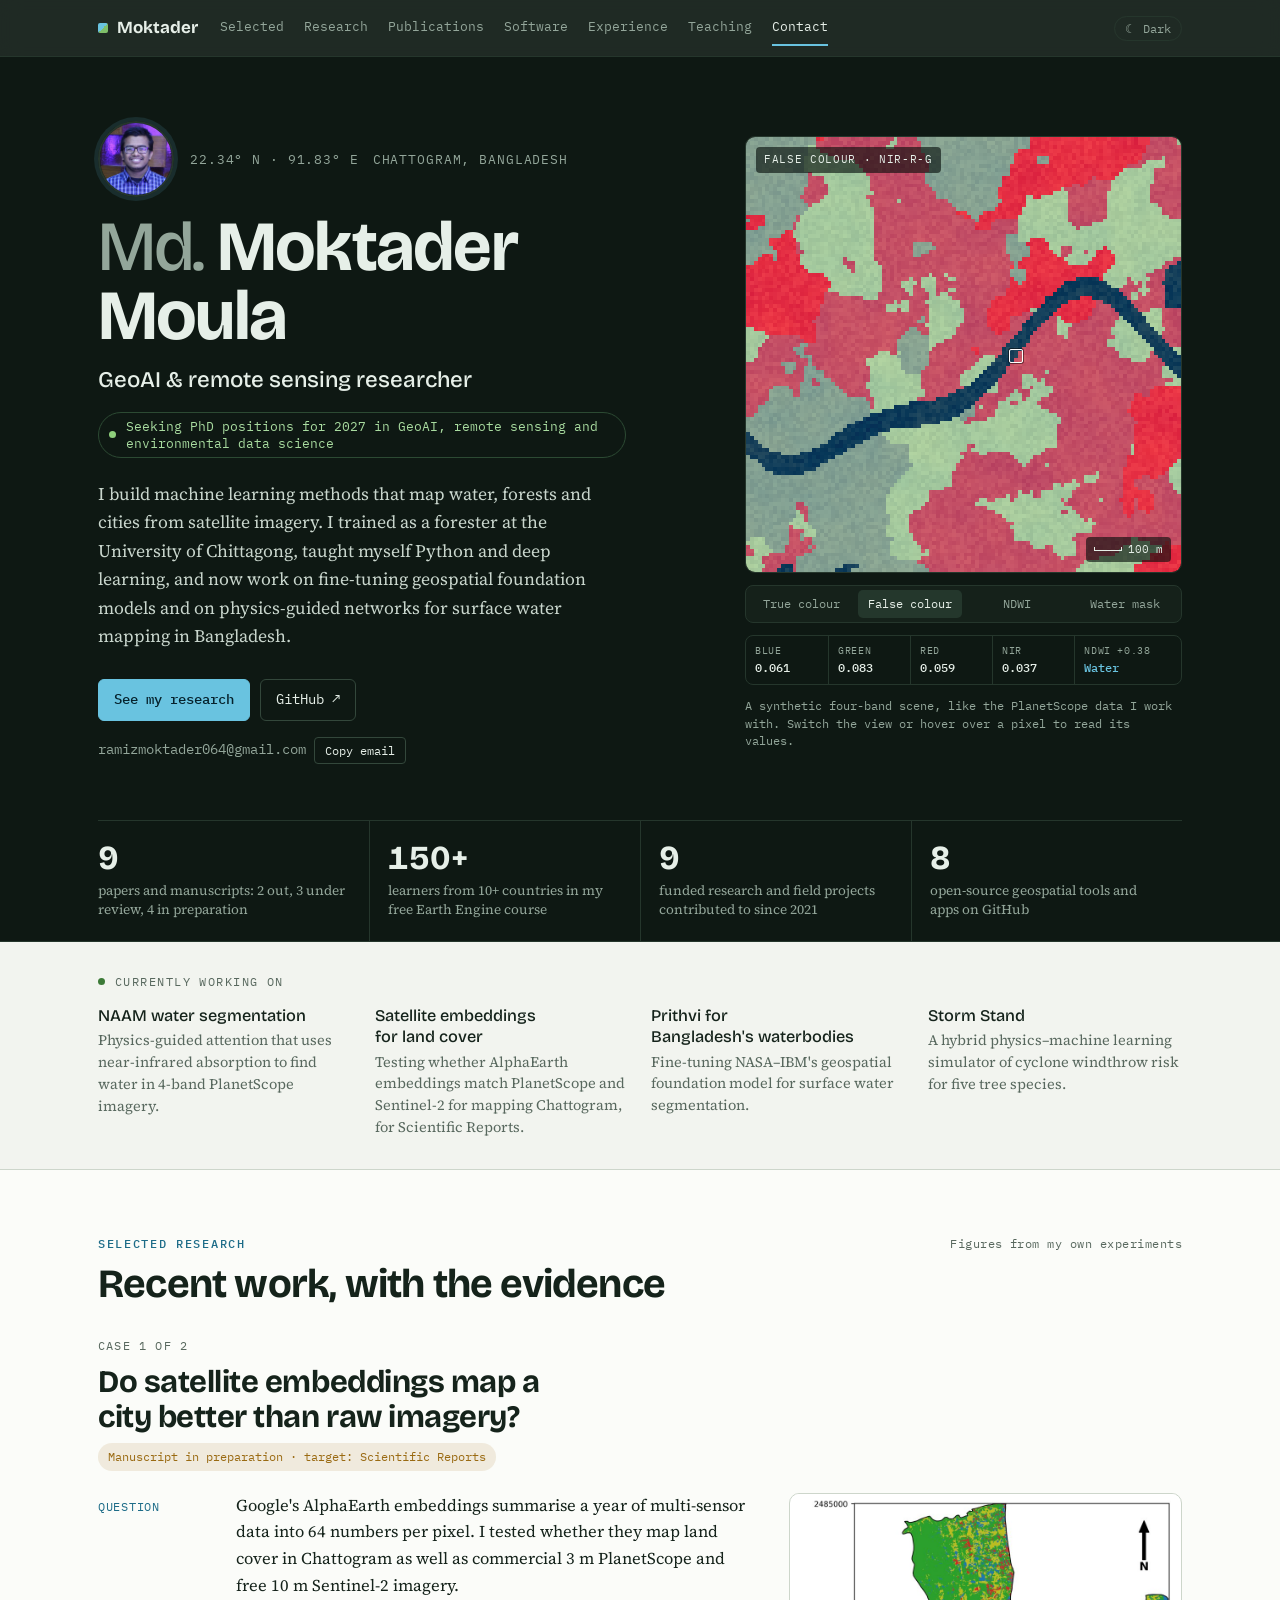
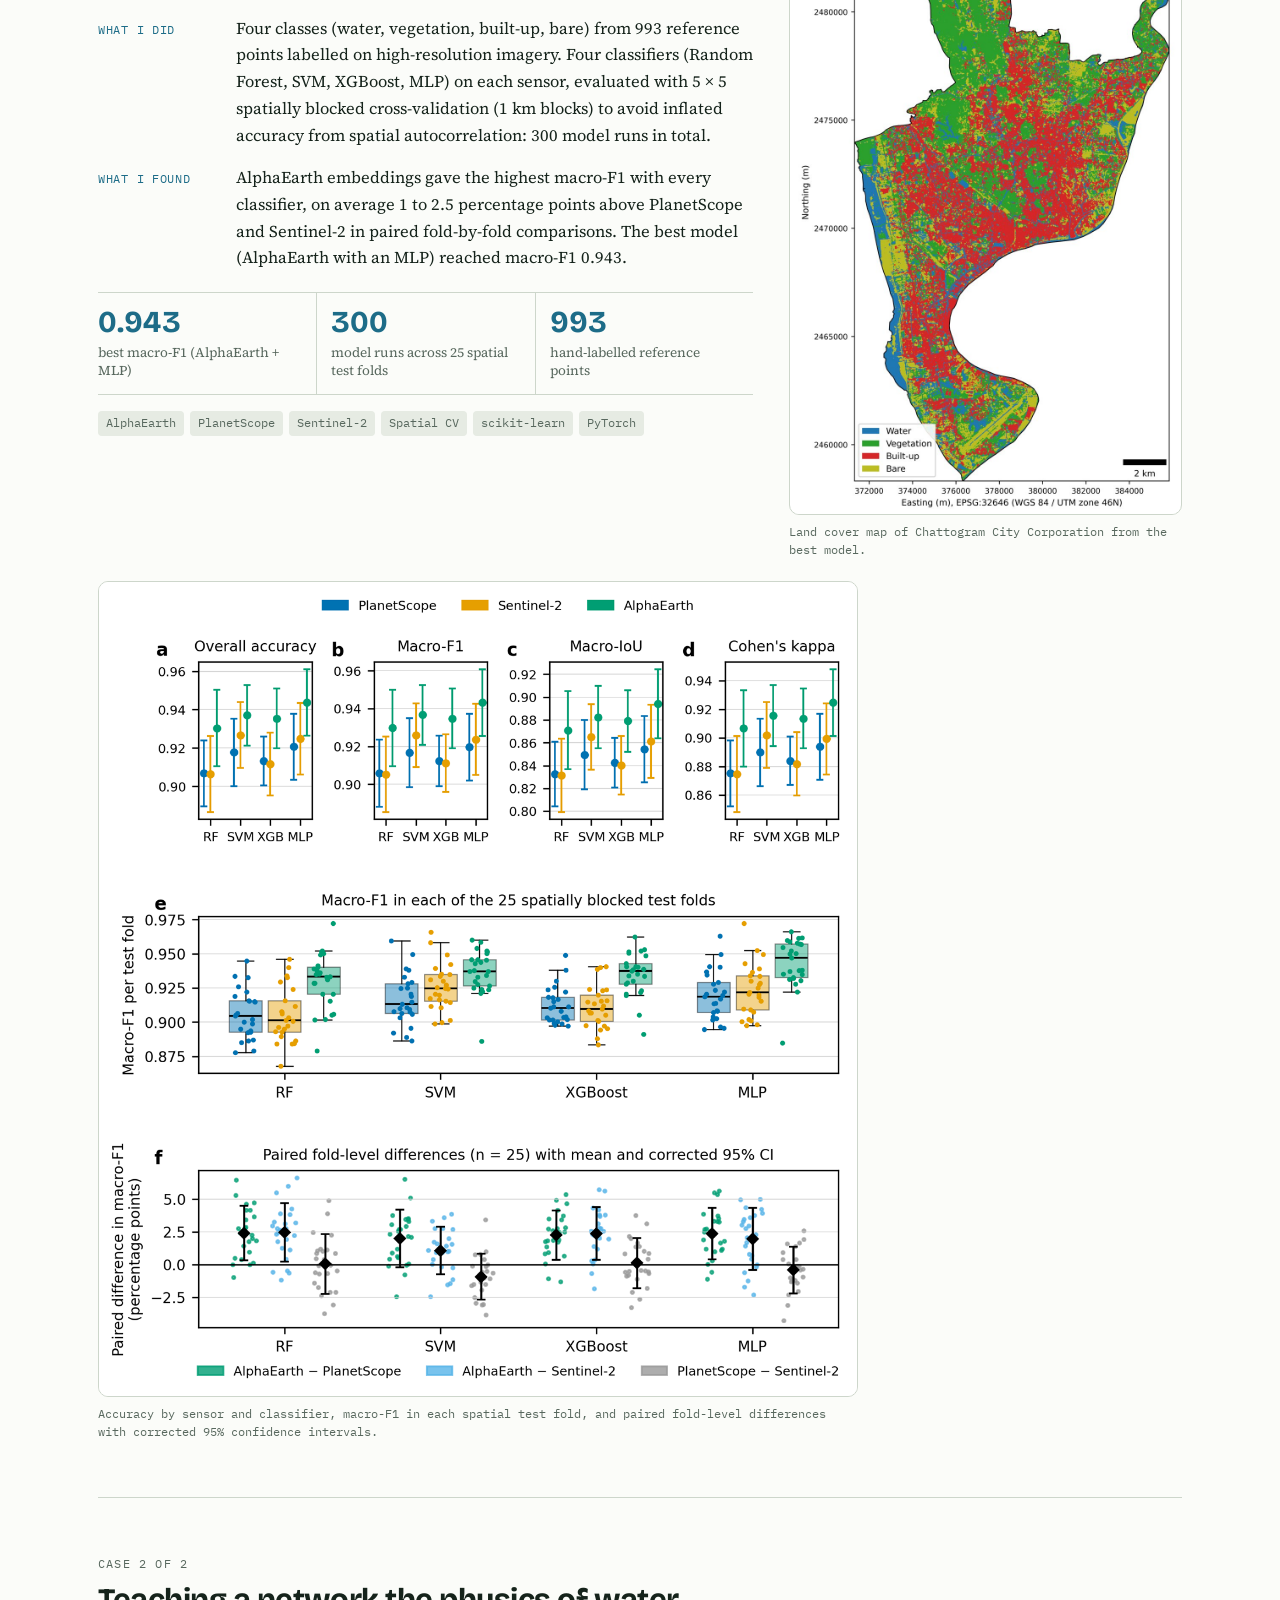
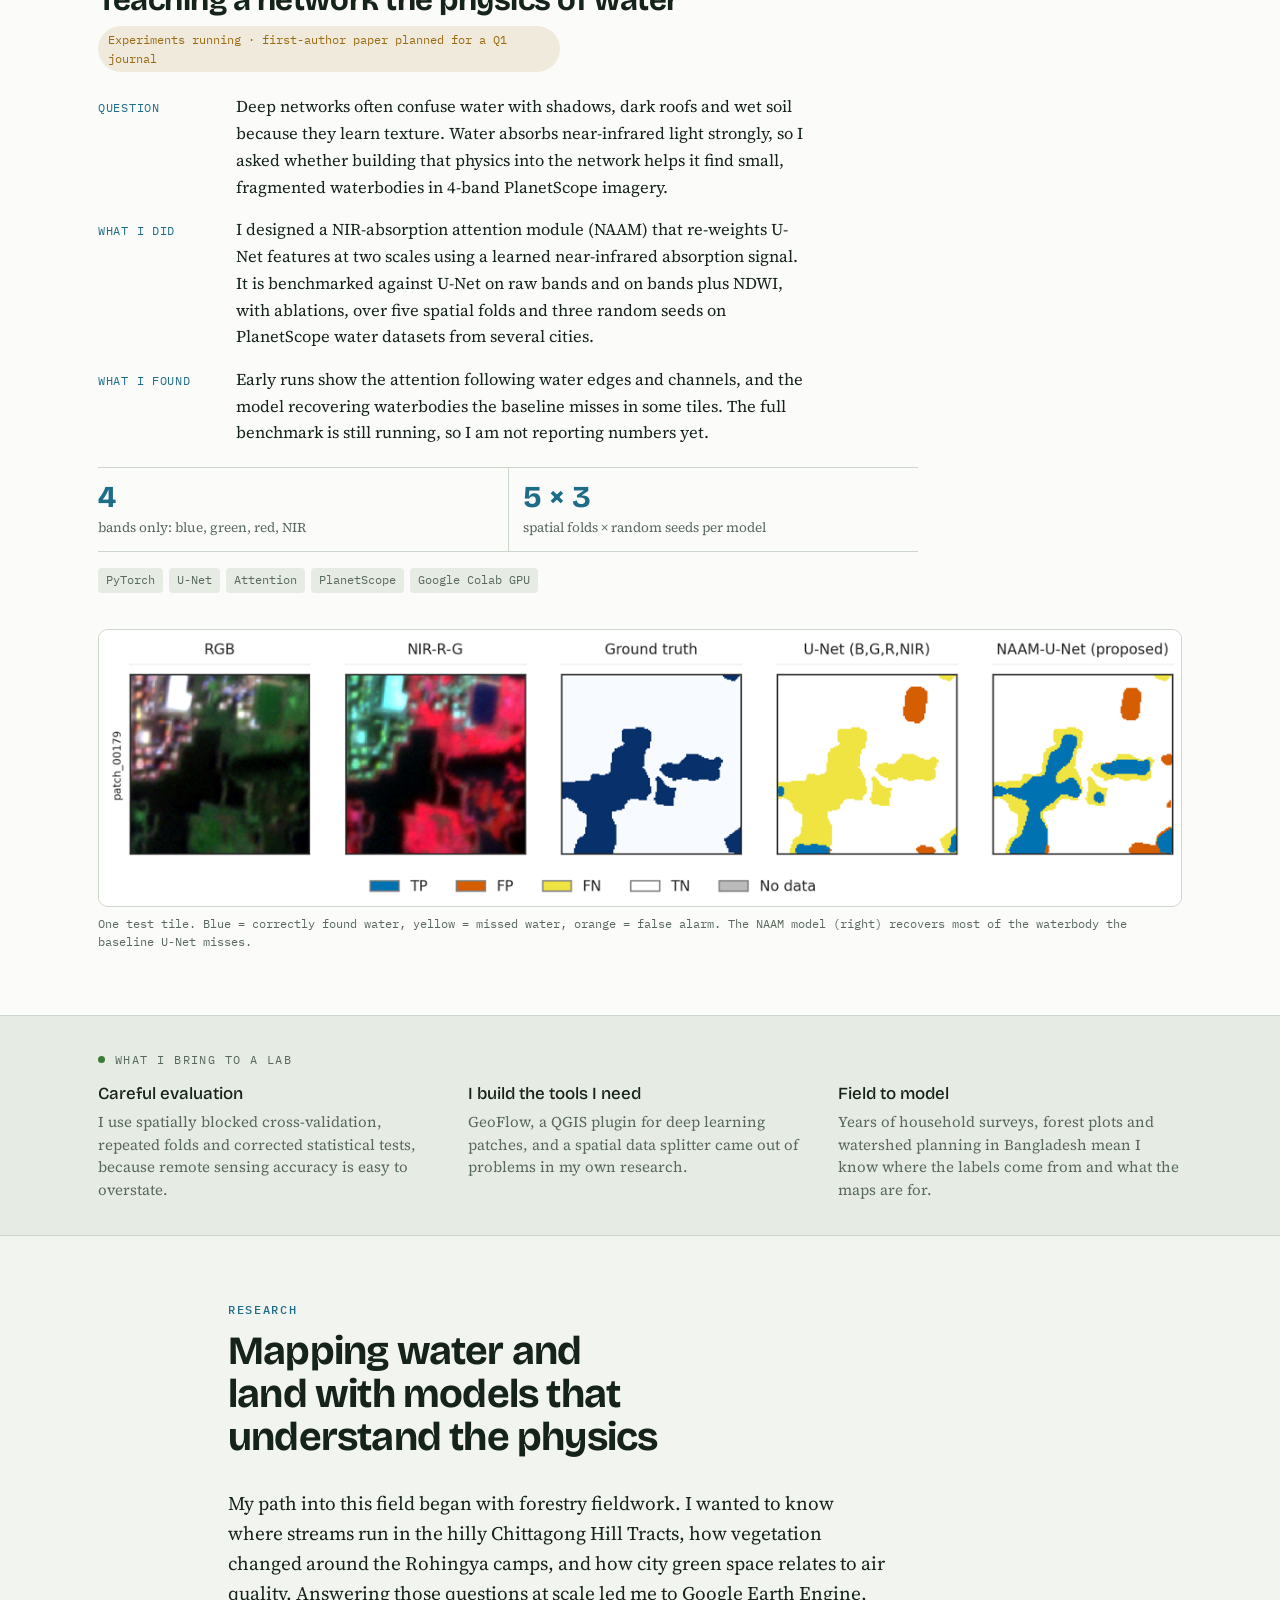
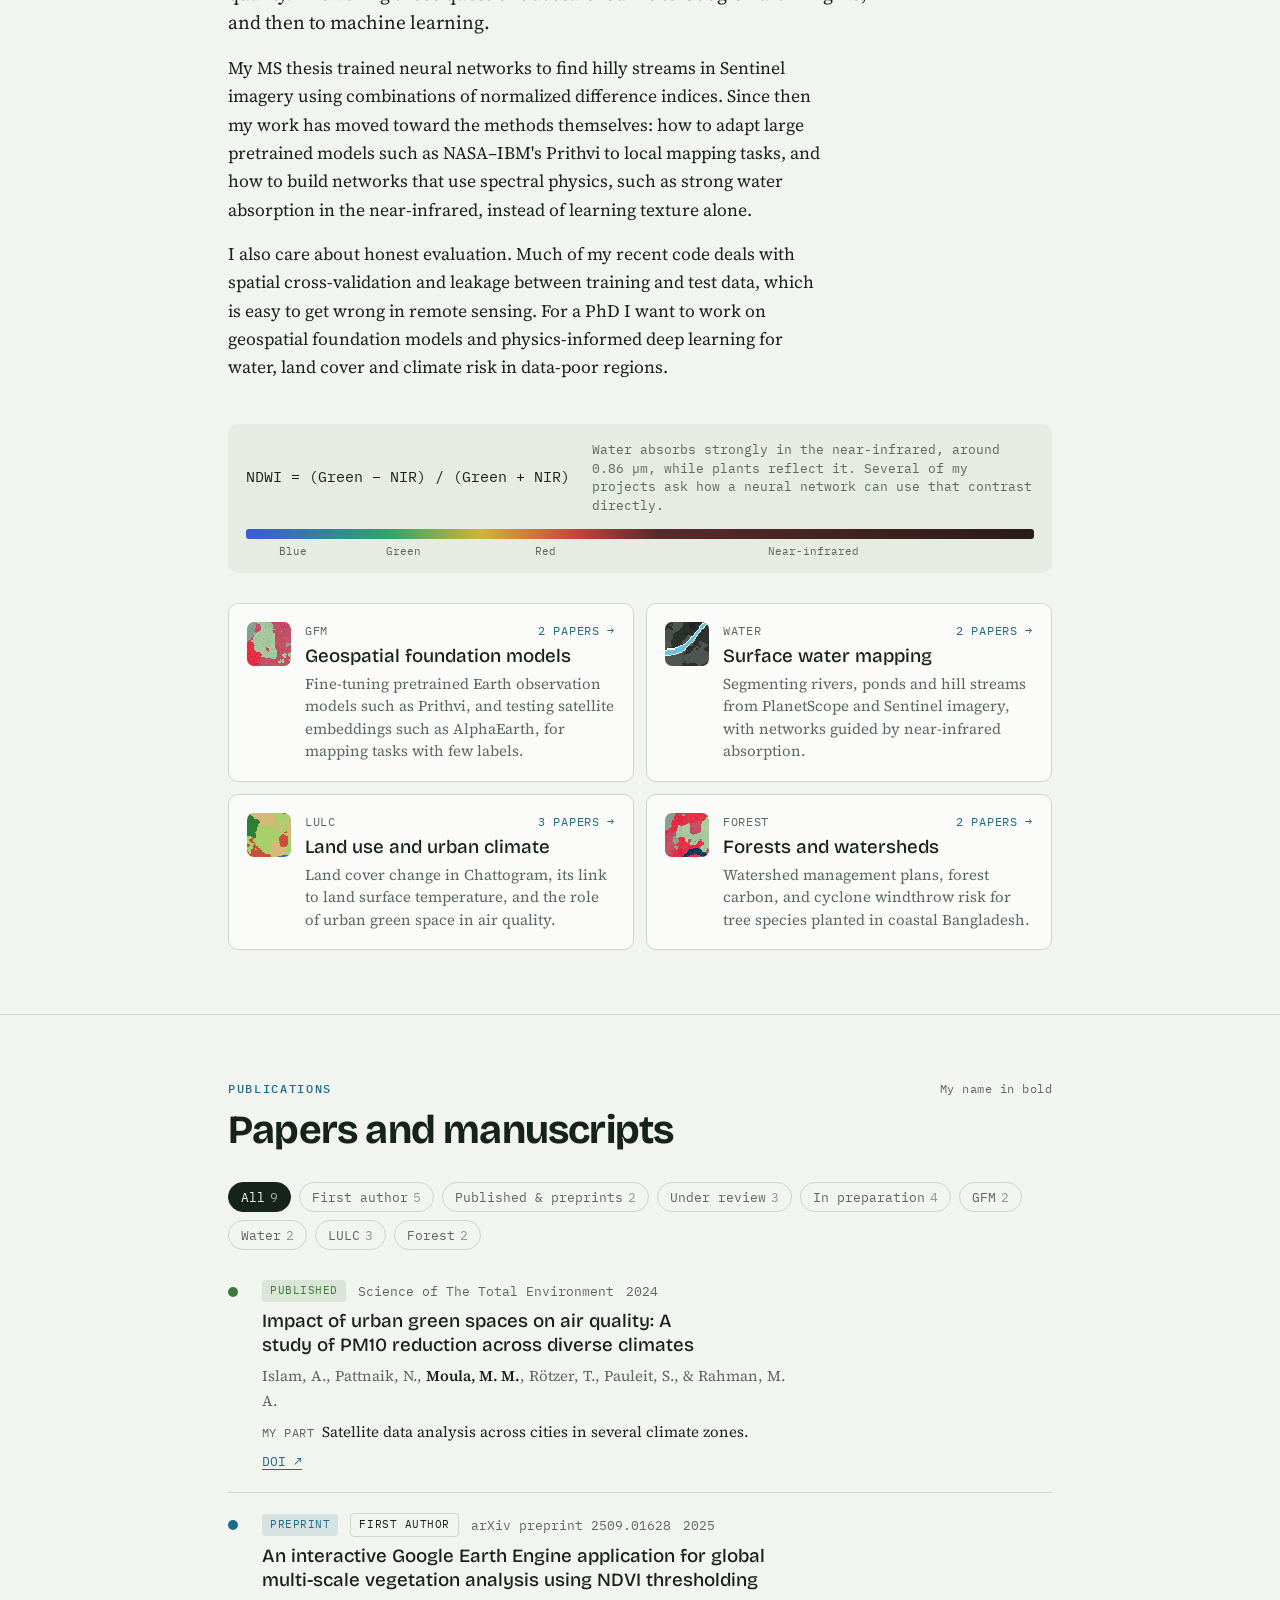
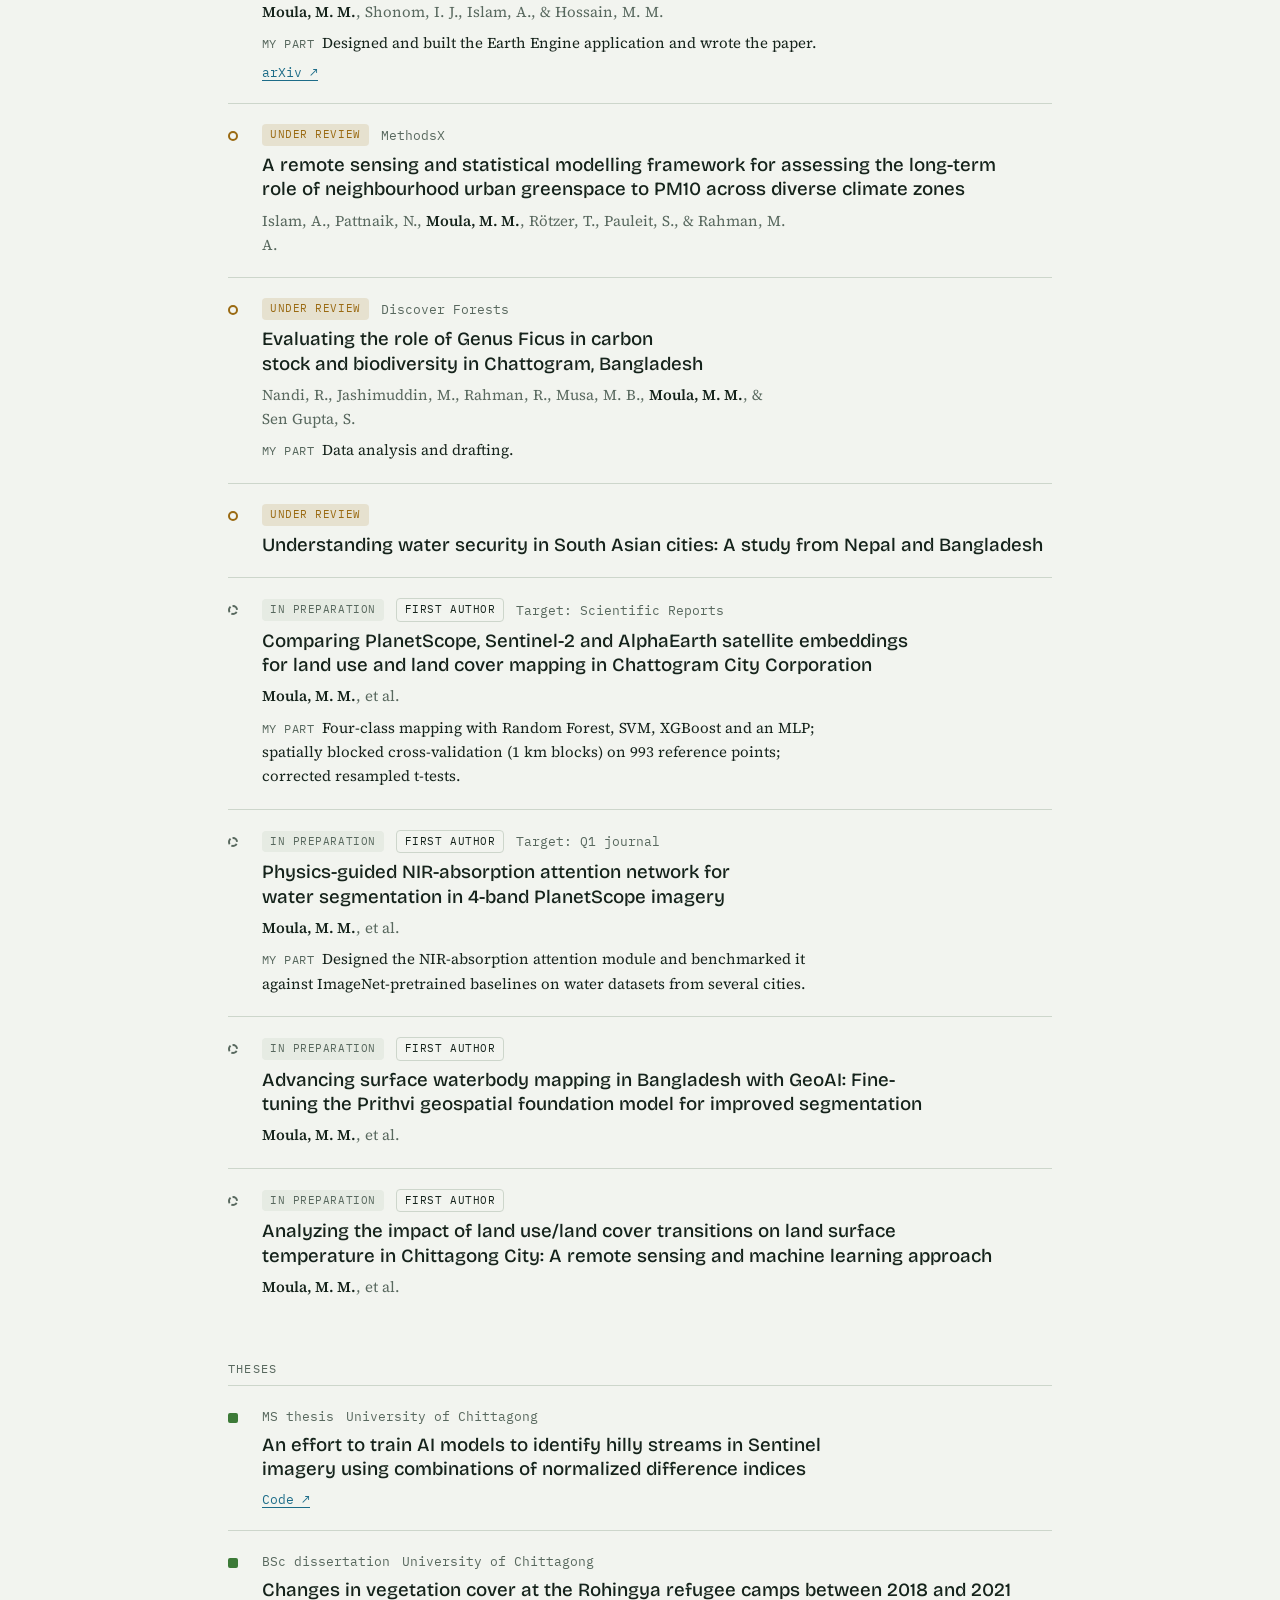
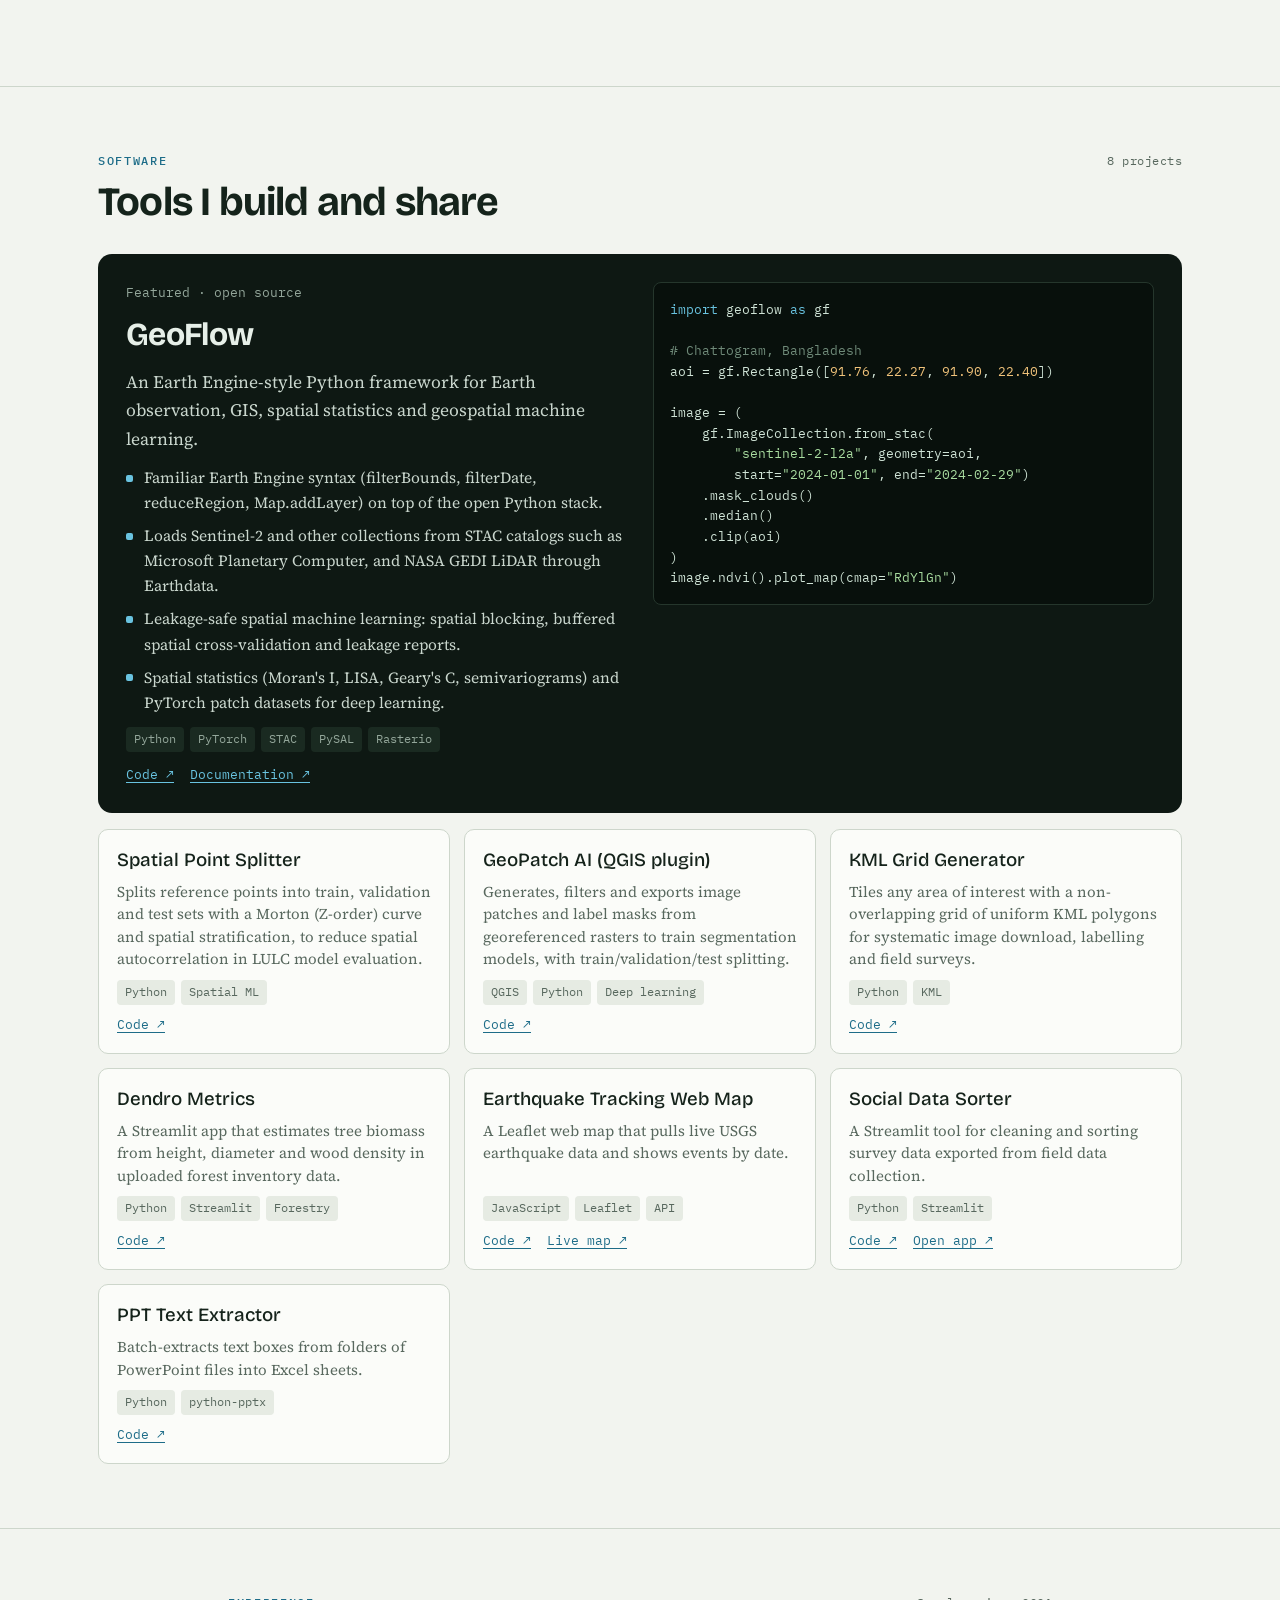
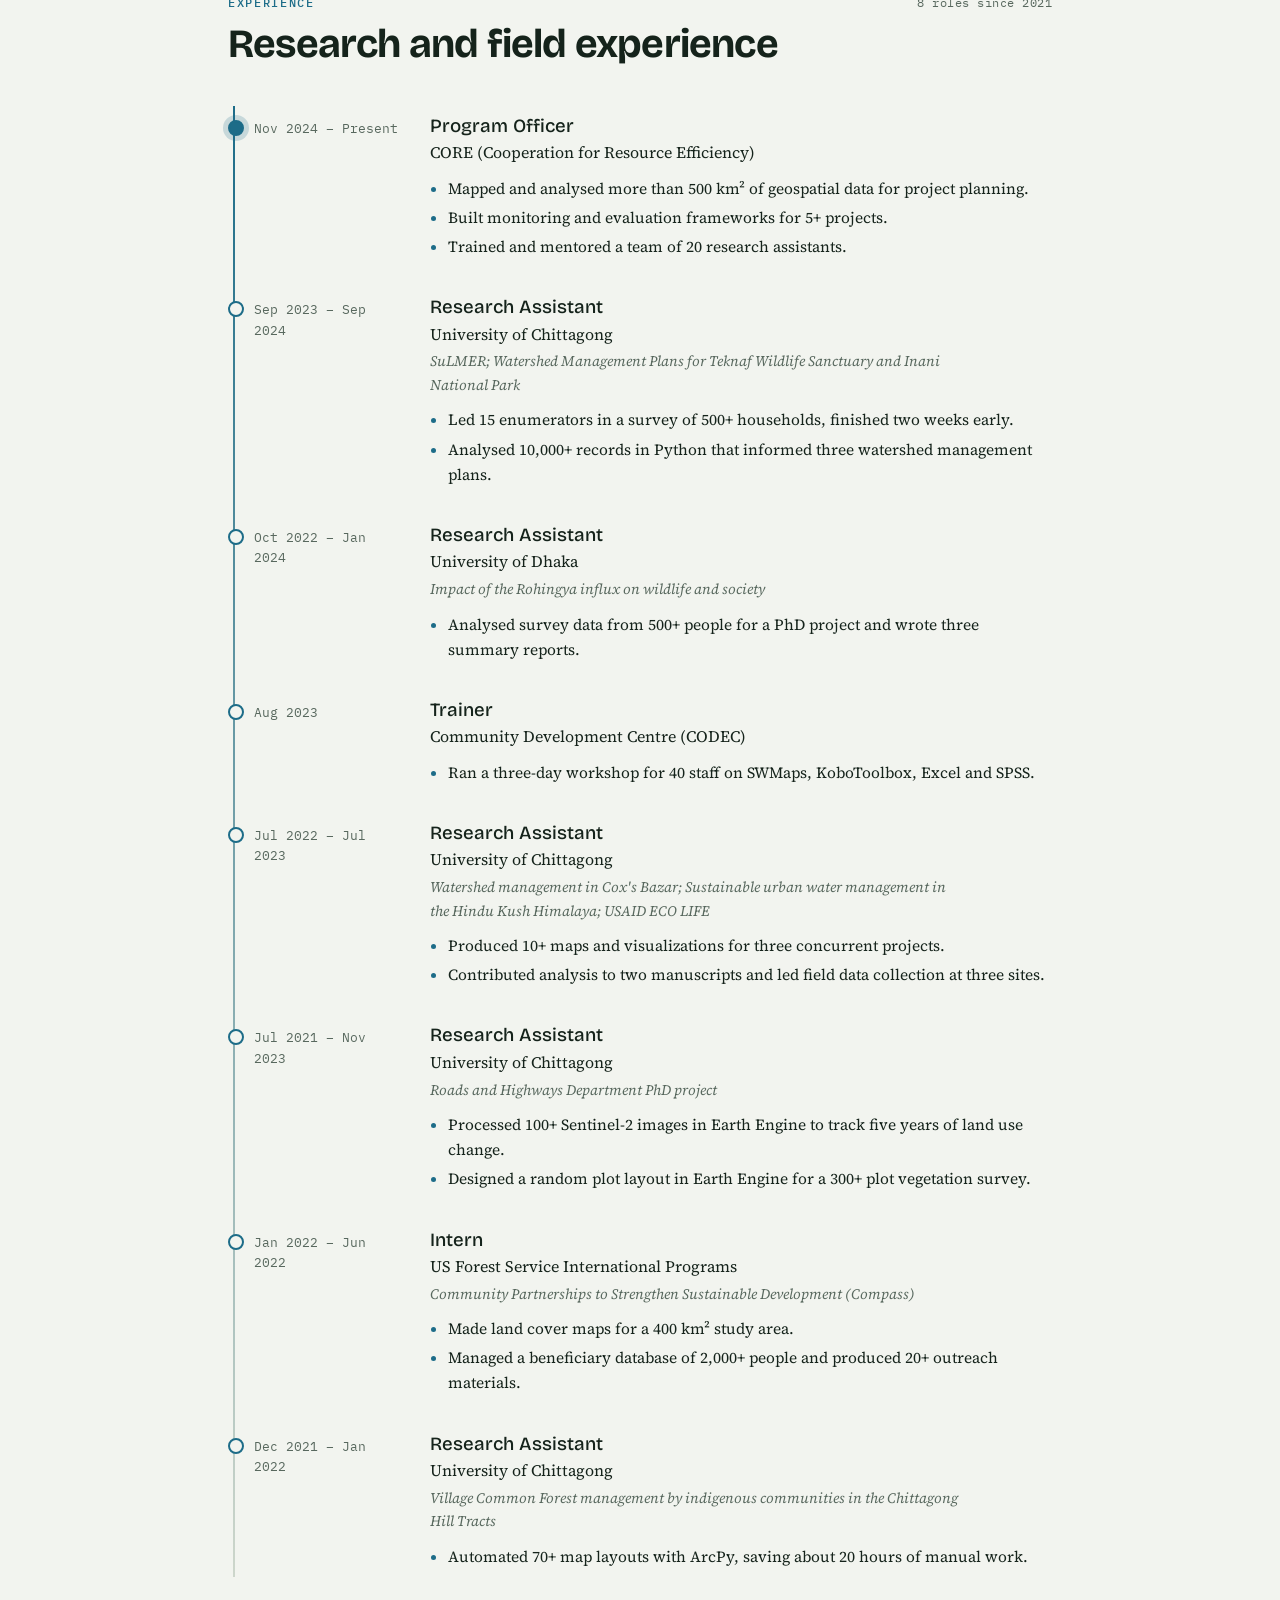
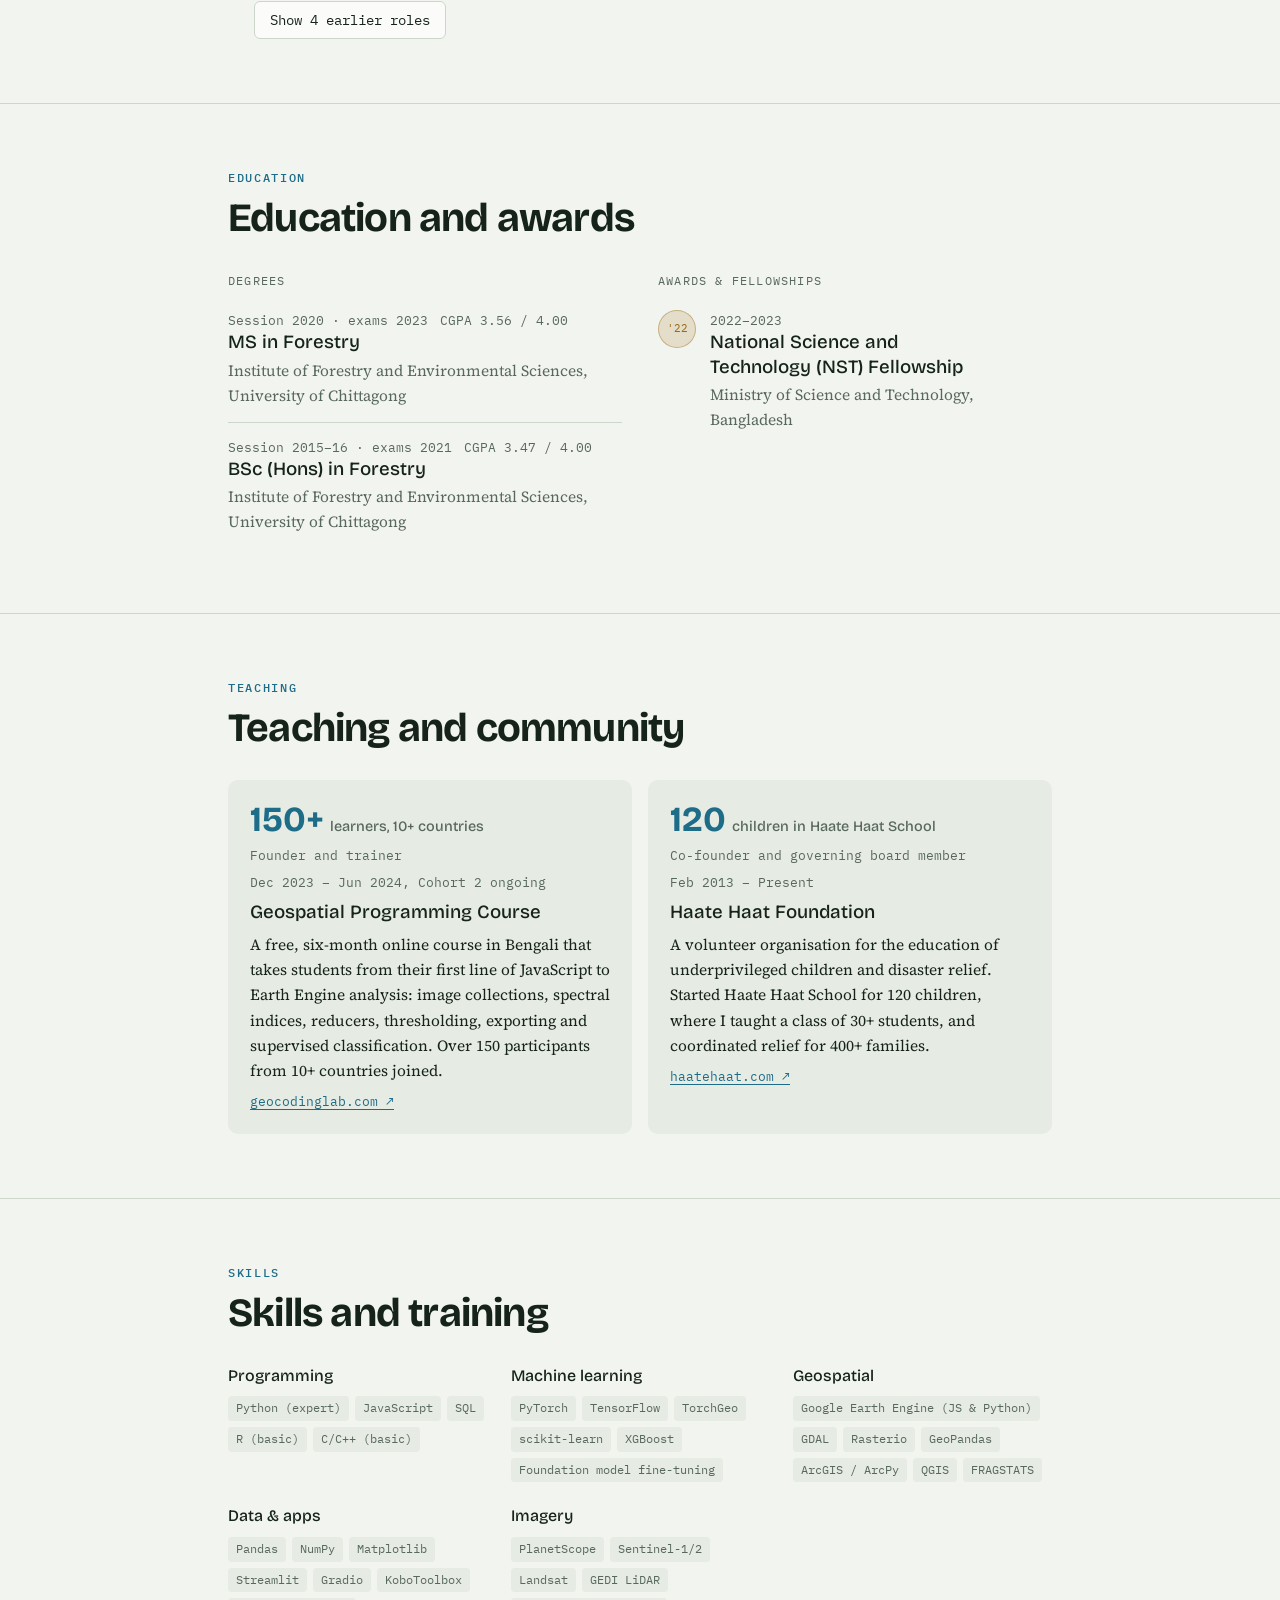
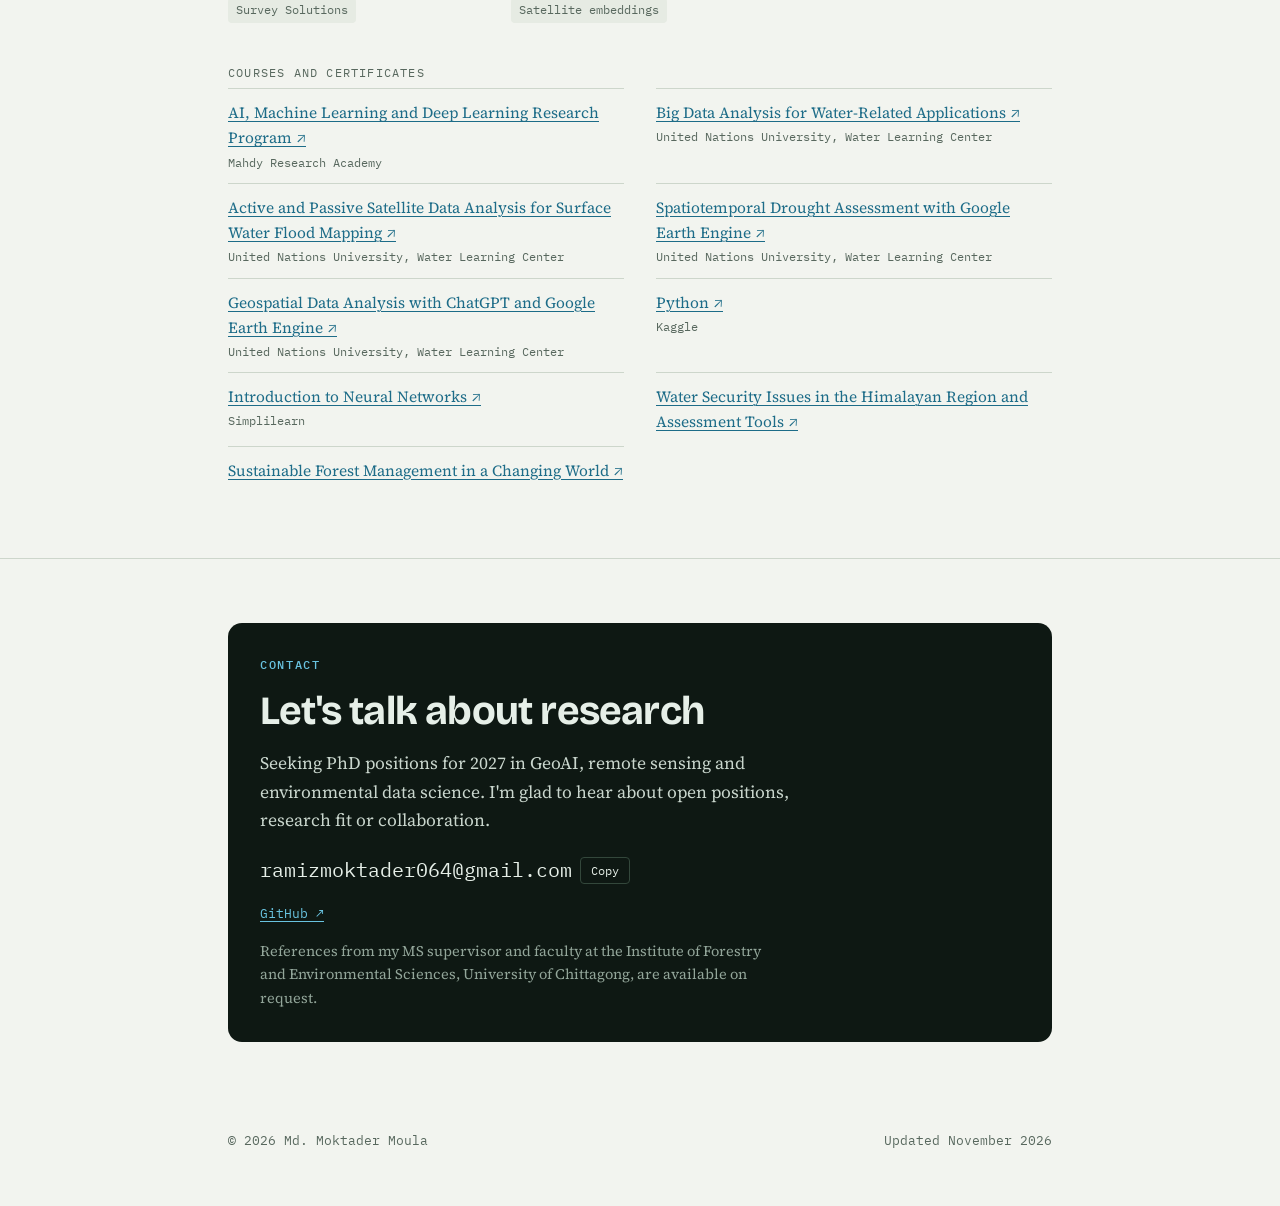
==== commit e2df5a5a: "Add illustrated case studies (land cover, NAAM), headshot and strengths Co-Authored-By: Claude Opus " ====
--- a/index.html
+++ b/index.html
@@ -18,6 +18,7 @@
   <div class="topbar-inner">
     <a class="brand" href="#top"><i aria-hidden="true"></i><span id="brand">Moktader</span></a>
     <div class="navlinks">
+      <a href="#selected">Selected</a>
       <a href="#research">Research</a>
       <a href="#publications">Publications</a>
       <a href="#software">Software</a>
--- a/assets/style.css
+++ b/assets/style.css
@@ -257,3 +257,47 @@
 footer{padding-block:24px 56px;font-family:var(--f-mono);font-size:12.5px;color:var(--muted);display:flex;flex-wrap:wrap;justify-content:space-between;gap:10px}
 
 .error{margin-block:40px;padding:18px;border:1px solid var(--amber);border-radius:6px;font-family:var(--f-mono);font-size:13.5px;white-space:pre-wrap;overflow-x:auto}
+
+/* ---------- headshot ---------- */
+.id-row{display:flex;align-items:center;gap:16px;flex-wrap:wrap}
+.avatar{width:76px;height:76px;border-radius:50%;object-fit:cover;object-position:50% 25%;border:2px solid var(--hero-rule);box-shadow:0 0 0 4px rgba(105,195,224,.12);flex:none}
+
+/* ---------- selected research (case studies) ---------- */
+section#selected{background:var(--raised)}
+.cases{display:grid;gap:56px}
+.case{display:grid;gap:22px;padding-bottom:56px;border-bottom:1px solid var(--rule)}
+.case:last-child{border-bottom:0;padding-bottom:0}
+.case-head{display:grid;gap:8px;max-width:760px}
+.case-n{font-family:var(--f-mono);font-size:12px;letter-spacing:.1em;text-transform:uppercase;color:var(--muted);margin:0}
+.case h3{font-family:var(--f-display);font-weight:700;font-size:clamp(1.45rem,3vw,1.95rem);line-height:1.15;letter-spacing:-.015em}
+.case-status{display:inline-block;justify-self:start;font-family:var(--f-mono);font-size:12px;color:var(--amber);background:color-mix(in srgb,var(--amber) 12%,transparent);padding:4px 10px;border-radius:999px;margin:0}
+.case-body{display:grid;grid-template-columns:minmax(0,1fr) minmax(0,1fr);gap:36px;align-items:start}
+.case.has-tall .case-body{grid-template-columns:minmax(0,1.25fr) minmax(0,.75fr)}
+.case.has-wide .case-body{grid-template-columns:1fr}
+.case-text{display:grid;gap:16px;min-width:0}
+.qa{display:grid;grid-template-columns:120px 1fr;gap:4px 18px}
+.qa-k{font-family:var(--f-mono);font-size:12px;letter-spacing:.06em;text-transform:uppercase;color:var(--accent);margin:0;padding-top:4px}
+.qa p:last-child{margin:0;font-size:16.5px;max-width:64ch}
+@media (max-width:620px){.qa{grid-template-columns:1fr}}
+.metrics{display:grid;grid-template-columns:repeat(auto-fit,minmax(140px,1fr));gap:0;border-top:1px solid var(--rule);border-bottom:1px solid var(--rule);margin-top:4px}
+.metric{padding:14px 14px 14px 0;min-width:0}
+.metric + .metric{padding-left:14px;border-left:1px solid var(--rule)}
+.metric b{display:block;font-family:var(--f-display);font-weight:700;font-size:1.9rem;line-height:1.05;color:var(--accent);font-variant-numeric:tabular-nums}
+.metric span{display:block;font-size:13.5px;line-height:1.35;color:var(--muted);margin-top:5px}
+.case-fig{margin:0;display:grid;gap:8px;min-width:0}
+.case-fig a{display:block;border-radius:var(--radius);overflow:hidden;border:1px solid var(--rule);background:#fff}
+.case-fig img{display:block;width:100%;height:auto;transition:transform .3s}
+.case-fig a:hover img{transform:scale(1.015)}
+.case-fig.tall img{max-height:620px;object-fit:contain}
+.case-fig figcaption{font-family:var(--f-mono);font-size:12px;line-height:1.5;color:var(--muted)}
+.wide-fig{max-width:900px}
+@media (max-width:860px){.case-body,.case.has-tall .case-body{grid-template-columns:1fr}.case-fig.tall img{max-height:520px}}
+
+/* ---------- strengths ---------- */
+.strengths{padding-block:34px;border-bottom:1px solid var(--rule);background:var(--surface)}
+.str-list{display:grid;grid-template-columns:repeat(auto-fit,minmax(240px,1fr));gap:26px}
+.str-list h3{font-size:1.06rem;margin:0 0 6px}
+.str-list p{font-size:15px;line-height:1.5;color:var(--muted);margin:0}
+.case.has-wide .case-text{max-width:820px}
+.wide-fig{max-width:760px}
+@media (max-width:520px){.metrics{grid-template-columns:repeat(auto-fit,minmax(96px,1fr))}.metric b{font-size:1.45rem}.metric{padding-right:10px}.metric + .metric{padding-left:10px}}
